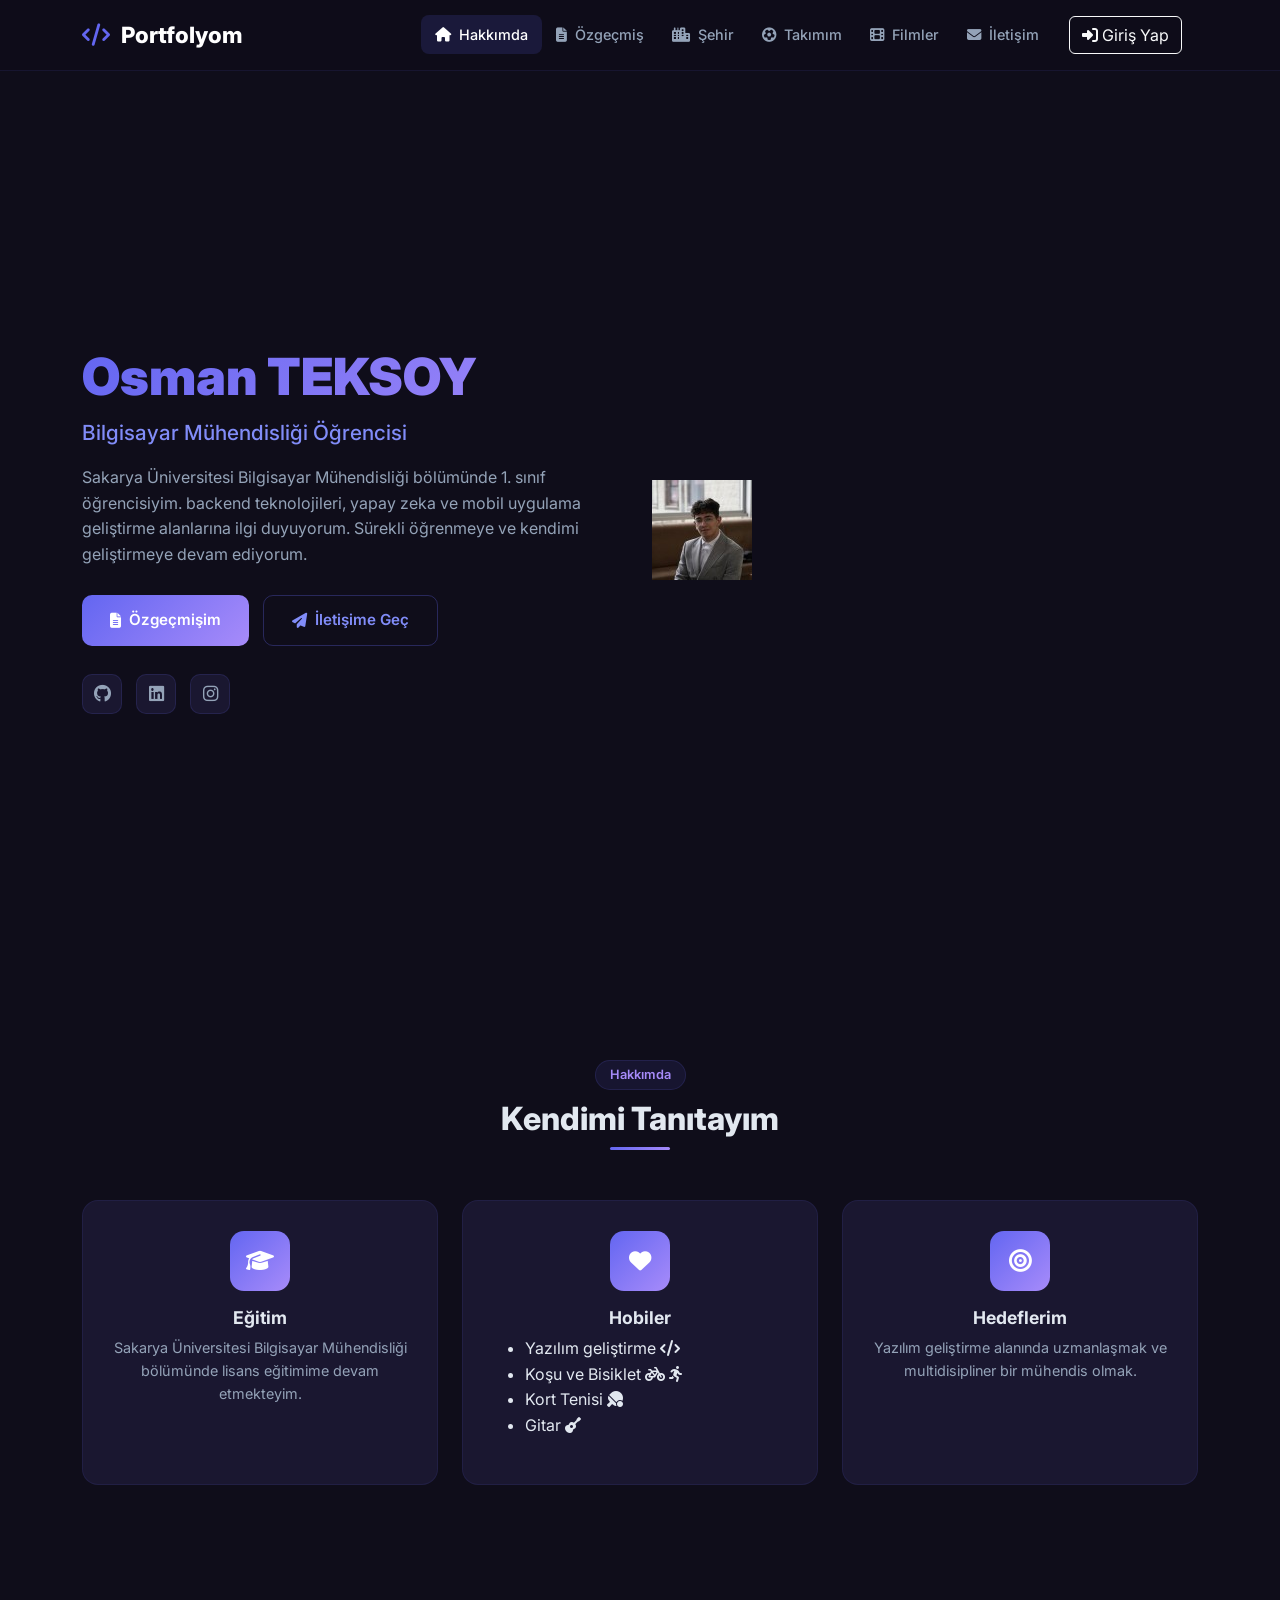
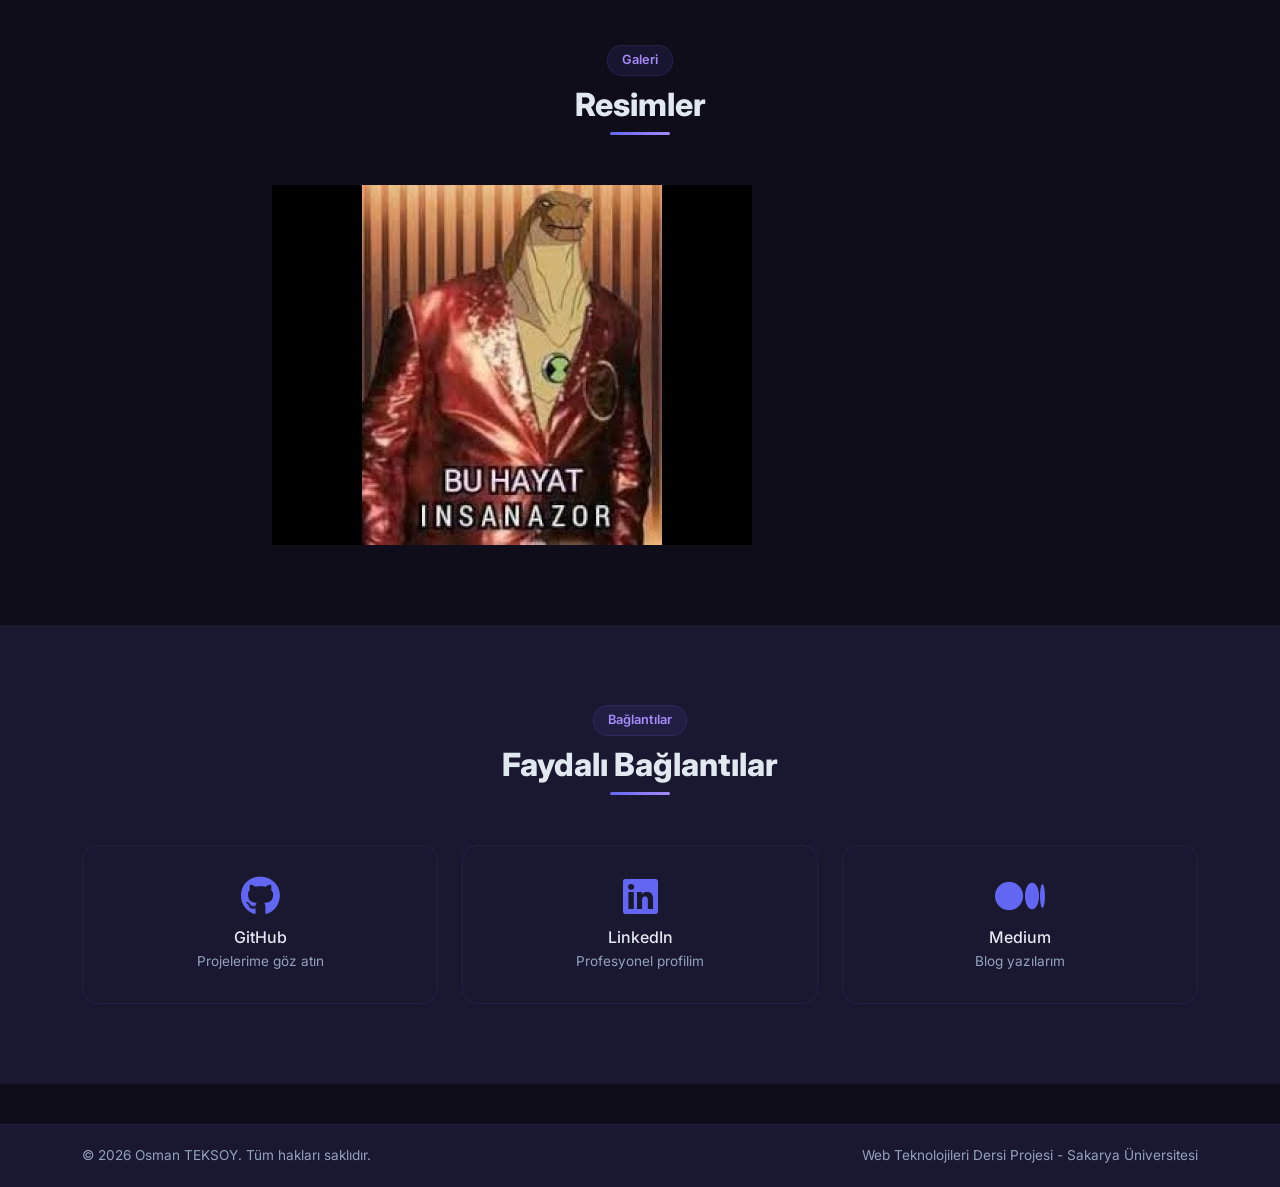
==== index.html @ fc2bb742 "projede isteneniletisim kisimlarinin eksiklikleri giderildi" ====
<!DOCTYPE html>
<html lang="tr">
<head>
    <meta charset="UTF-8">
    <meta name="viewport" content="width=device-width, initial-scale=1.0">
    <title>Osman TEKSOY | Kişisel Portfolyo</title>
    <link href="https://cdn.jsdelivr.net/npm/bootstrap@5.3.3/dist/css/bootstrap.min.css" rel="stylesheet">
    <link href="https://fonts.googleapis.com/css2?family=Inter:wght@300;400;500;600;700;800;900&display=swap" rel="stylesheet">
    <link rel="stylesheet" href="https://cdnjs.cloudflare.com/ajax/libs/font-awesome/6.5.1/css/all.min.css">
    <link rel="stylesheet" href="style.css">
</head>
<body>

    <!-- navbar -->
    <nav class="navbar navbar-expand-lg navbar-dark fixed-top" id="mainNav">
        <div class="container">
            <a class="navbar-brand" href="index.html">
                <i class="fas fa-code"></i> Portfolyom 
            </a>
            <button class="navbar-toggler" type="button" data-bs-toggle="collapse" data-bs-target="#navbarNav">
                <span class="navbar-toggler-icon"></span>
            </button>
            <div class="collapse navbar-collapse" id="navbarNav">
                <ul class="navbar-nav ms-auto">
                    <li class="nav-item"><a class="nav-link active" href="index.html"><i class="fas fa-home"></i> Hakkımda</a></li>
                    <li class="nav-item"><a class="nav-link" href="cv.html"><i class="fas fa-file-alt"></i> Özgeçmiş</a></li>
                    <li class="nav-item"><a class="nav-link" href="sehir.html"><i class="fas fa-city"></i> Şehir</a></li>
                    <li class="nav-item"><a class="nav-link" href="miras.html"><i class="fas fa-futbol"></i> Takımım</a></li>
                    <li class="nav-item"><a class="nav-link" href="api.html"><i class="fas fa-film"></i> Filmler</a></li>
                    <li class="nav-item"><a class="nav-link" href="iletisim.html"><i class="fas fa-envelope"></i> İletişim</a></li>
                </ul>
                <div class="d-flex align-items-center ms-lg-3 mt-3 mt-lg-0">
                    <a href="login.html" class="btn btn-outline-light"><i class="fas fa-sign-in-alt"></i> Giriş Yap</a>
                </div>
                <div class="nav-user-info ms-3" id="navUserInfo"></div>
            </div>
        </div>
    </nav>


    <header class="hero-section" id="hero">
        <div class="hero-particles" id="particles"></div>
        <div class="container">
            <div class="row align-items-center min-vh-100">
                <div class="col-lg-6 hero-text" data-aos="fade-right">
                    
                    <h1 class="hero-title">Osman TEKSOY</h1>
                    <p class="hero-subtitle">Bilgisayar Mühendisliği Öğrencisi</p>
                    <p class="hero-description">
                        Sakarya Üniversitesi Bilgisayar Mühendisliği bölümünde 1. sınıf öğrencisiyim. 
                        backend teknolojileri, yapay zeka ve mobil uygulama geliştirme alanlarına ilgi duyuyorum. 
                        Sürekli öğrenmeye ve kendimi geliştirmeye devam ediyorum.
                    </p>
                    <div class="hero-buttons">
                        <a href="cv.html" class="btn-primary-custom">
                            <i class="fas fa-file-alt"></i> Özgeçmişim
                        </a>
                        <a href="iletisim.html" class="btn-outline-custom">
                            <i class="fas fa-paper-plane"></i> İletişime Geç
                        </a>
                    </div>
                    <div class="hero-social">
                        <a href="https://github.com/ottamina" target="_blank" title="GitHub"><i class="fab fa-github"></i></a>
                        <a href="https://www.linkedin.com/in/osmanteksoy/" target="_blank" title="LinkedIn"><i class="fab fa-linkedin"></i></a>
                        <a href="https://www.instagram.com/ottaminaa/" target="_blank" title="Instagram"><i class="fab fa-instagram"></i></a>
                    </div>
                </div>
                <div class="col-lg-6 hero-image" data-aos="fade-left">
                    <img src="assets/resmim.jpg" alt="fotom" class="img-fluid">
                </div>
        </div>
    </header>

        
    <!-- about -->
    <section class="section-padding" id="about">
        <div class="container">
            <div class="section-header">
                <span class="section-tag">Hakkımda</span>
                <h2 class="section-title">Kendimi Tanıtayım</h2>
                <div class="section-divider"></div>
            </div>

            <div class="row g-4">
                <div class="col-lg-4">
                    <div class="info-card">
                        <div class="info-card-icon">
                            <i class="fas fa-graduation-cap"></i>
                        </div>
                        <h3>Eğitim</h3>
                        <p>Sakarya Üniversitesi Bilgisayar Mühendisliği bölümünde lisans eğitimime devam etmekteyim.</p>
                    </div>
                </div>
                <div class="col-lg-4">
                    <div class="info-card">
                        <div class="info-card-icon">
                            <i class="fas fa-heart"></i>
                        </div>
                        <h3>Hobiler</h3>
                        <ul style="text-align: justify;">
                            <li>Yazılım geliştirme
                                <i class="fas fa-code"></i>
                            </li>
                            <li>Koşu ve Bisiklet
                                <i class="fas fa-bicycle"></i>
                                <i class="fas fa-running"></i>
                            </li>
                            <li>Kort Tenisi
                                <i class="fas fa-table-tennis"></i>
                            </li>
                            <li>Gitar 
                                <i class="fas fa-guitar"></i>
                            </li>
                        </ul>
                    </div>
                </div>
                <div class="col-lg-4">
                    <div class="info-card">
                        <div class="info-card-icon">
                            <i class="fas fa-bullseye"></i>
                        </div>
                        <h3>Hedeflerim</h3>
                        <p>Yazılım geliştirme alanında uzmanlaşmak ve multidisipliner bir mühendis olmak.</p>
                    </div>
                </div>
            </div>
        </div>
    </section>

    <section class="section-padding" id="imageSection">
        <div class="container">
            <div class="section-header">
                <span class="section-tag">Galeri</span>
                <h2 class="section-title">Resimler</h2>
                <div class="section-divider"></div>
            </div>
            <div class="row justify-content-center">
                <div class="col-lg-8">
                    <div>
                    <img src="assets/buhayat insanazor.jpg" alt="fotom" class="img-fluid">
                    </div>
                </div>
            </div>
        </div>
    </section>

    <section class="section-padding section-alt" id="links">
        <div class="container">
            <div class="section-header">
                <span class="section-tag">Bağlantılar</span>
                <h2 class="section-title">Faydalı Bağlantılar</h2>
                <div class="section-divider"></div>
            </div>
            <div class="row g-4 justify-content-center">
                <div class="col-md-4">
                    <a href="https://github.com/ottamina" target="_blank" class="link-card">
                        <i class="fab fa-github"></i>
                        <h4>GitHub</h4>
                        <p>Projelerime göz atın</p>
                    </a>
                </div>
                <div class="col-md-4">
                    <a href="https://linkedin.com/in/ottamina" target="_blank" class="link-card">
                        <i class="fab fa-linkedin"></i>
                        <h4>LinkedIn</h4>
                        <p>Profesyonel profilim</p>
                    </a>
                </div>
                <div class="col-md-4">
                    <a href="https://medium.com/@oteksoy53" target="_blank" class="link-card">
                        <i class="fab fa-medium"></i>
                        <h4>Medium</h4>
                        <p>Blog yazılarım</p>
                    </a>
                </div>
            </div>
        </div>
    </section>

    <!-- Footer -->
    <footer class="site-footer">
        <div class="container">
            <div class="row">
                <div class="col-md-6">
                    <p>&copy; 2026 Osman TEKSOY. Tüm hakları saklıdır.</p>
                </div>
                <div class="col-md-6 text-md-end">
                    <p>Web Teknolojileri Dersi Projesi - Sakarya Üniversitesi</p>
                </div>
            </div>
        </div>
    </footer>

    <script src="https://cdn.jsdelivr.net/npm/bootstrap@5.3.3/dist/js/bootstrap.bundle.min.js"></script>
    <script src="site.js"></script>
    <script>
        document.addEventListener('DOMContentLoaded', function () {
            checkLoginStatus();
            initNavbar();
        });
    </script>
</body>
</html>
---- style.css ----
:root{--primary:#6366f1;--primary-dark:#4f46e5;--secondary:#818cf8;--accent:#a78bfa;--bg-dark:#0f0d1a;--bg-card:#1a1730;--bg-card2:#231f3a;--text:#e2e8f0;--text-muted:#94a3b8;--success:#22c55e;--danger:#ef4444;--warning:#f59e0b;--gradient:linear-gradient(135deg,var(--primary),var(--accent));--radius:16px;--shadow:0 8px 32px rgba(0,0,0,.3)}
*{margin:0;padding:0;box-sizing:border-box}
body{font-family:'Inter',sans-serif;background:var(--bg-dark);color:var(--text);line-height:1.6;overflow-x:hidden}
a{color:var(--secondary);text-decoration:none;transition:.3s}
a:hover{color:var(--accent)}
.navbar{background:rgba(15,13,26,.85)!important;backdrop-filter:blur(20px);border-bottom:1px solid rgba(99,102,241,.1);padding:12px 0;transition:.3s}
.navbar.scrolled{padding:6px 0;background:rgba(15,13,26,.95)!important}
.navbar-brand{font-weight:800;font-size:1.4rem;color:#fff!important}
.navbar-brand i{color:var(--primary);margin-right:6px}
.nav-link{color:var(--text-muted)!important;font-weight:500;padding:8px 14px!important;border-radius:8px;transition:.3s;font-size:.9rem}
.nav-link:hover,.nav-link.active{color:#fff!important;background:rgba(99,102,241,.15)}
.nav-link i{margin-right:4px}
.nav-user-info{color:var(--accent);font-size:.85rem;font-weight:600}

/* LOGIN */
.login-body{background:var(--bg-dark);min-height:100vh}
.login-bg-shapes{position:fixed;inset:0;overflow:hidden;z-index:0}
.shape{position:absolute;border-radius:50%;filter:blur(80px);opacity:.15}
.shape-1{width:400px;height:400px;background:var(--primary);top:-100px;left:-100px;animation:float 8s infinite}
.shape-2{width:350px;height:350px;background:var(--accent);bottom:-50px;right:-50px;animation:float 10s infinite reverse}
.shape-3{width:250px;height:250px;background:#ec4899;top:50%;left:50%;animation:float 12s infinite}
@keyframes float{0%,100%{transform:translate(0,0)}50%{transform:translate(30px,-30px)}}
.login-card{background:var(--bg-card);border:1px solid rgba(99,102,241,.15);border-radius:var(--radius);padding:40px;width:100%;max-width:440px;position:relative;z-index:1;box-shadow:var(--shadow)}
.login-header{text-align:center;margin-bottom:32px}
.login-icon{width:70px;height:70px;background:var(--gradient);border-radius:50%;display:flex;align-items:center;justify-content:center;margin:0 auto 16px;font-size:28px;color:#fff}
.login-header h1{font-size:1.6rem;font-weight:700}
.login-header p{color:var(--text-muted);font-size:.9rem}
.form-floating-custom{margin-bottom:20px}
.input-group-custom{position:relative}
.input-group-custom i{position:absolute;left:14px;top:50%;transform:translateY(-50%);color:var(--text-muted);z-index:2;font-size:.9rem}
.input-group-custom .form-control{background:var(--bg-card2);border:1px solid rgba(99,102,241,.2);color:var(--text);padding:12px 14px 12px 40px;border-radius:10px;font-size:.9rem}
.input-group-custom .form-control:focus{border-color:var(--primary);box-shadow:0 0 0 3px rgba(99,102,241,.15);background:var(--bg-card2)}
.input-group-custom label{position:absolute;top:-8px;left:36px;font-size:.7rem;color:var(--accent);background:var(--bg-card);padding:0 6px}
.password-toggle{position:absolute;right:12px;top:50%;transform:translateY(-50%);background:none;border:none;color:var(--text-muted);cursor:pointer}
.error-message{color:var(--danger);font-size:.8rem;margin-top:4px;min-height:18px}
.btn-login{width:100%;padding:12px;background:var(--gradient);border:none;border-radius:10px;color:#fff;font-weight:600;font-size:1rem;cursor:pointer;transition:.3s}
.btn-login:hover{transform:translateY(-2px);box-shadow:0 6px 20px rgba(99,102,241,.4)}
.login-footer{text-align:center;margin-top:24px;font-size:.8rem;color:var(--text-muted)}
.login-footer code{color:var(--accent);background:rgba(99,102,241,.1);padding:2px 6px;border-radius:4px}
.form-check-input{background-color:var(--bg-card2);border-color:rgba(99,102,241,.3)}
.form-check-input:checked{background-color:var(--primary);border-color:var(--primary)}
.form-check-label{color:var(--text-muted);font-size:.85rem}

/* HERO */
.hero-section{min-height:100vh;display:flex;align-items:center;padding-top:80px;position:relative;overflow:hidden;background:var(--bg-dark)}
.hero-badge{display:inline-block;background:rgba(99,102,241,.12);color:var(--accent);padding:6px 16px;border-radius:20px;font-size:.85rem;margin-bottom:16px;border:1px solid rgba(99,102,241,.2)}
.hero-title{font-size:3.2rem;font-weight:900;background:var(--gradient);-webkit-background-clip:text;-webkit-text-fill-color:transparent;margin-bottom:8px}
.hero-subtitle{font-size:1.3rem;color:var(--secondary);margin-bottom:16px;font-weight:500}
.hero-description{color:var(--text-muted);font-size:1rem;max-width:500px;margin-bottom:28px}
.hero-buttons{display:flex;gap:14px;margin-bottom:28px;flex-wrap:wrap}
.btn-primary-custom{display:inline-flex;align-items:center;gap:8px;padding:12px 28px;background:var(--gradient);color:#fff;border:none;border-radius:10px;font-weight:600;cursor:pointer;transition:.3s;font-size:.95rem}
.btn-primary-custom:hover{transform:translateY(-2px);box-shadow:0 6px 20px rgba(99,102,241,.4);color:#fff}
.btn-outline-custom{display:inline-flex;align-items:center;gap:8px;padding:12px 28px;background:transparent;color:var(--secondary);border:1px solid rgba(99,102,241,.3);border-radius:10px;font-weight:600;cursor:pointer;transition:.3s;font-size:.95rem}
.btn-outline-custom:hover{background:rgba(99,102,241,.1);color:#fff;border-color:var(--primary)}
.hero-social{display:flex;gap:14px}
.hero-social a{width:40px;height:40px;display:flex;align-items:center;justify-content:center;border-radius:10px;background:var(--bg-card);border:1px solid rgba(99,102,241,.15);color:var(--text-muted);font-size:1.1rem;transition:.3s}
.hero-social a:hover{background:var(--primary);color:#fff;transform:translateY(-3px)}
.hero-image-wrapper{position:relative;display:flex;justify-content:center}
.hero-image-placeholder{width:280px;height:280px;border-radius:50%;background:var(--gradient);display:flex;align-items:center;justify-content:center;font-size:7rem;color:rgba(255,255,255,.2)}
.hero-image-ring{position:absolute;inset:-15px;border-radius:50%;border:2px dashed rgba(99,102,241,.3);animation:spin 20s linear infinite}
@keyframes spin{to{transform:rotate(360deg)}}

/* SECTIONS */
.section-padding{padding:80px 0}
.section-alt{background:var(--bg-card)}
.section-header{text-align:center;margin-bottom:50px}
.section-tag{display:inline-block;background:rgba(99,102,241,.1);color:var(--accent);padding:4px 14px;border-radius:15px;font-size:.8rem;font-weight:600;margin-bottom:10px;border:1px solid rgba(99,102,241,.15)}
.section-title{font-size:2rem;font-weight:800;margin-bottom:8px}
.section-divider{width:60px;height:3px;background:var(--gradient);margin:0 auto;border-radius:2px}

/* PAGE HEADERS */
.page-header{padding:140px 0 60px;text-align:center;background:linear-gradient(180deg,rgba(99,102,241,.08),transparent)}
.page-header h1{font-size:2.4rem;font-weight:800;margin-bottom:8px}
.page-header h1 i{color:var(--primary)}
.page-header p{color:var(--text-muted);font-size:1.1rem}

/* CARDS */
.info-card,.activity-card,.fan-card{background:var(--bg-card);border:1px solid rgba(99,102,241,.1);border-radius:var(--radius);padding:30px;text-align:center;transition:.3s;height:100%}
.info-card:hover,.activity-card:hover,.fan-card:hover{transform:translateY(-6px);border-color:var(--primary);box-shadow:0 12px 30px rgba(99,102,241,.15)}
.info-card-icon,.activity-icon,.fan-icon{width:60px;height:60px;background:var(--gradient);border-radius:14px;display:flex;align-items:center;justify-content:center;margin:0 auto 16px;font-size:1.4rem;color:#fff}
.info-card h3,.activity-card h4,.fan-card h4{font-size:1.1rem;font-weight:700;margin-bottom:8px}
.info-card p,.activity-card p,.fan-card p{color:var(--text-muted);font-size:.9rem;margin:0}
.link-card{display:block;background:var(--bg-card);border:1px solid rgba(99,102,241,.1);border-radius:var(--radius);padding:30px;text-align:center;transition:.3s;color:var(--text)}
.link-card:hover{transform:translateY(-5px);border-color:var(--primary);color:#fff}
.link-card i{font-size:2.5rem;color:var(--primary);margin-bottom:12px}
.link-card h4{font-size:1rem;margin-bottom:4px}
.link-card p{color:var(--text-muted);font-size:.85rem;margin:0}
.video-wrapper{border-radius:var(--radius);overflow:hidden;box-shadow:var(--shadow);border:1px solid rgba(99,102,241,.15)}

/* CV PAGE */
.cv-wrapper{max-width:900px;margin:0 auto}
.cv-header{background:var(--bg-card);border:1px solid rgba(99,102,241,.1);border-radius:var(--radius);padding:30px;margin-bottom:30px}
.cv-avatar{width:100px;height:100px;border-radius:50%;background:var(--gradient);display:flex;align-items:center;justify-content:center;font-size:2.5rem;color:#fff;margin:0 auto}
.cv-name{font-size:1.8rem;font-weight:800}
.cv-title{color:var(--accent);font-size:1rem;margin-bottom:10px}
.cv-contact-row{display:flex;gap:20px;flex-wrap:wrap;font-size:.85rem;color:var(--text-muted)}
.cv-contact-row i{color:var(--primary);margin-right:4px}
.cv-section{background:var(--bg-card);border:1px solid rgba(99,102,241,.1);border-radius:var(--radius);padding:24px;margin-bottom:20px}
.cv-section-title{font-size:1.2rem;font-weight:700;margin-bottom:20px;padding-bottom:10px;border-bottom:1px solid rgba(99,102,241,.1)}
.cv-section-title i{color:var(--primary);margin-right:8px}
.cv-item{padding:16px 0;border-bottom:1px solid rgba(99,102,241,.05)}
.cv-item:last-child{border:none}
.cv-item-header{display:flex;justify-content:space-between;align-items:center;flex-wrap:wrap;gap:8px}
.cv-item h3{font-size:1rem;font-weight:700}
.cv-date{color:var(--accent);font-size:.8rem;font-weight:500}
.cv-item-subtitle{color:var(--text-muted);font-size:.9rem}
.cv-item ul{margin-top:8px;padding-left:20px}
.cv-item li{color:var(--text-muted);font-size:.85rem;margin-bottom:4px}
.skill-item{margin-bottom:16px}
.skill-info{display:flex;justify-content:space-between;font-size:.85rem;margin-bottom:4px}
.skill-bar{height:8px;background:var(--bg-card2);border-radius:4px;overflow:hidden}
.skill-progress{height:100%;background:var(--gradient);border-radius:4px;width:0;transition:width 1.5s ease}
.language-card{background:var(--bg-card2);border-radius:12px;padding:16px;text-align:center}
.language-card h4{font-size:.95rem;margin-bottom:2px}
.language-card p{color:var(--text-muted);font-size:.8rem;margin-bottom:8px}
.language-dots{display:flex;gap:6px;justify-content:center}
.dot{width:10px;height:10px;border-radius:50%;background:rgba(99,102,241,.2)}
.dot.filled{background:var(--primary)}

/* CITY PAGE */
.city-info-text h2{font-size:1.6rem;font-weight:700;margin-bottom:14px}
.city-info-text p{color:var(--text-muted);font-size:.95rem}
.stat-card{background:var(--bg-card);border:1px solid rgba(99,102,241,.1);border-radius:var(--radius);padding:20px;text-align:center;transition:.3s}
.stat-card:hover{border-color:var(--primary);transform:translateY(-4px)}
.stat-card i{font-size:1.8rem;color:var(--primary);margin-bottom:8px}
.stat-card h3{font-size:1.3rem;font-weight:800;color:var(--accent)}
.stat-card p{color:var(--text-muted);font-size:.8rem;margin:0}
.place-card{background:var(--bg-card);border:1px solid rgba(99,102,241,.1);border-radius:var(--radius);padding:24px;text-align:center;transition:.3s;height:100%}
.place-card:hover{transform:translateY(-5px);border-color:var(--primary)}
.place-icon{width:60px;height:60px;border-radius:14px;display:flex;align-items:center;justify-content:center;margin:0 auto 14px;font-size:1.4rem;color:#fff}
.place-card h4{font-size:1rem;font-weight:700;margin-bottom:8px}
.place-card p{color:var(--text-muted);font-size:.85rem;margin:0}

/* SLIDER */
.city-slider{max-width:800px;margin:0 auto}
.slider-container{border-radius:var(--radius);overflow:hidden;position:relative}
.slider-slide{display:none}
.slider-slide.active{display:block;animation:fadeSlide .5s}
@keyframes fadeSlide{from{opacity:0;transform:scale(.98)}to{opacity:1;transform:scale(1)}}
.slide-content{min-height:400px;display:flex;align-items:center;justify-content:center}
.slide-overlay{text-align:center;color:#fff;padding:40px}
.slide-overlay h3{font-size:1.6rem;font-weight:700}
.slide-overlay p{max-width:500px;margin:0 auto;opacity:.9}
.slider-controls{display:flex;align-items:center;justify-content:center;gap:16px;margin-top:20px}
.slider-btn{width:44px;height:44px;border-radius:50%;background:var(--bg-card);border:1px solid rgba(99,102,241,.2);color:var(--text);cursor:pointer;display:flex;align-items:center;justify-content:center;transition:.3s}
.slider-btn:hover{background:var(--primary);color:#fff}
.slider-dots{display:flex;gap:8px}
.slider-dot{width:10px;height:10px;border-radius:50%;background:rgba(99,102,241,.2);cursor:pointer;transition:.3s}
.slider-dot.active{background:var(--primary);transform:scale(1.3)}

/* TEAM PAGE */
.team-badge{text-align:center}
.team-badge-inner{background:var(--bg-card);border:2px solid rgba(45,106,48,.3);border-radius:var(--radius);padding:40px;display:inline-block}
.team-badge-inner i{color:#2d6a30}
.team-badge-inner h2{color:#2d6a30;margin-bottom:4px}
.team-founded{color:var(--text-muted);font-size:.9rem}
.team-info h2{font-size:1.5rem;font-weight:700;margin-bottom:14px}
.team-info p{color:var(--text-muted);font-size:.95rem}
.team-details{margin-top:20px}
.detail-item{display:flex;justify-content:space-between;padding:10px 0;border-bottom:1px solid rgba(99,102,241,.06);font-size:.9rem}
.detail-label{color:var(--text-muted);font-weight:500}
.detail-value{font-weight:600}
.color-dot{display:inline-block;width:14px;height:14px;border-radius:50%;margin-right:4px;vertical-align:middle}
.timeline{position:relative;padding-left:30px;max-width:700px;margin:0 auto}
.timeline::before{content:'';position:absolute;left:7px;top:0;bottom:0;width:2px;background:rgba(99,102,241,.2)}
.timeline-item{position:relative;margin-bottom:30px;padding-left:20px}
.timeline-dot{position:absolute;left:-26px;top:4px;width:14px;height:14px;border-radius:50%;background:var(--gradient);border:2px solid var(--bg-card)}
.timeline-content{background:var(--bg-card2);border-radius:12px;padding:16px 20px}
.timeline-content h4{font-size:1rem;font-weight:700;margin-bottom:4px;color:var(--accent)}
.timeline-content p{color:var(--text-muted);font-size:.9rem;margin:0}

/* API PAGE */
.api-search-bar{background:var(--bg-card);border:1px solid rgba(99,102,241,.1);border-radius:var(--radius);padding:20px;margin-bottom:30px}
.search-input-wrapper{position:relative}
.search-input-wrapper i{position:absolute;left:14px;top:50%;transform:translateY(-50%);color:var(--text-muted)}
.search-input-wrapper .form-control{padding-left:40px}
.form-control,.form-select{background:var(--bg-card2)!important;border:1px solid rgba(99,102,241,.15);color:var(--text)!important;border-radius:10px}
.form-control:focus,.form-select:focus{border-color:var(--primary);box-shadow:0 0 0 3px rgba(99,102,241,.1)}
.movie-card{background:var(--bg-card);border:1px solid rgba(99,102,241,.1);border-radius:var(--radius);overflow:hidden;transition:.3s;cursor:pointer;height:100%}
.movie-card:hover{transform:translateY(-6px);border-color:var(--primary);box-shadow:0 12px 30px rgba(99,102,241,.2)}
.movie-poster{width:100%;height:320px;object-fit:cover;background:var(--bg-card2)}
.movie-info{padding:16px}
.movie-title{font-size:.95rem;font-weight:700;margin-bottom:6px;display:-webkit-box;-webkit-line-clamp:2;-webkit-box-orient:vertical;overflow:hidden}
.movie-meta{display:flex;justify-content:space-between;align-items:center;font-size:.8rem;color:var(--text-muted)}
.movie-rating{color:var(--warning);font-weight:700}
.movie-rating i{margin-right:3px}
.loading-spinner{text-align:center;padding:60px}
.spinner{width:40px;height:40px;border:3px solid rgba(99,102,241,.2);border-top-color:var(--primary);border-radius:50%;animation:spin .8s linear infinite;margin:0 auto 12px}
.movie-modal-content{background:var(--bg-card)!important;border:1px solid rgba(99,102,241,.15);border-radius:var(--radius);color:var(--text)}
.modal-backdrop{backdrop-filter:blur(6px)}

/* CONTACT PAGE */
.contact-info-wrapper{background:var(--bg-card);border:1px solid rgba(99,102,241,.1);border-radius:var(--radius);padding:30px;height:100%}
.contact-info-wrapper h3{font-size:1.3rem;font-weight:700;margin-bottom:12px}
.contact-info-item{display:flex;gap:14px;align-items:flex-start;margin-bottom:20px}
.contact-icon{width:44px;height:44px;min-width:44px;background:var(--gradient);border-radius:12px;display:flex;align-items:center;justify-content:center;color:#fff}
.contact-info-item h5{font-size:.9rem;font-weight:600;margin-bottom:2px}
.contact-info-item p{color:var(--text-muted);font-size:.85rem;margin:0}
.contact-social{display:flex;gap:10px;margin-top:24px}
.contact-social a{width:38px;height:38px;display:flex;align-items:center;justify-content:center;border-radius:10px;background:var(--bg-card2);color:var(--text-muted);transition:.3s}
.contact-social a:hover{background:var(--primary);color:#fff}
.contact-form-wrapper{background:var(--bg-card);border:1px solid rgba(99,102,241,.1);border-radius:var(--radius);padding:30px}
.contact-form-wrapper h3{font-size:1.3rem;font-weight:700;margin-bottom:4px}
.form-group{margin-bottom:4px}
.form-label{font-size:.85rem;font-weight:600;margin-bottom:4px;color:var(--text)}
.char-counter{text-align:right;font-size:.75rem;color:var(--text-muted)}
.form-buttons{display:flex;gap:12px;flex-wrap:wrap}
.btn-reset{padding:12px 28px;background:transparent;border:1px solid rgba(239,68,68,.3);color:var(--danger);border-radius:10px;font-weight:600;cursor:pointer;transition:.3s}
.btn-reset:hover{background:rgba(239,68,68,.1)}
.form-range{accent-color:var(--primary)}
.validation-result{margin-top:20px;padding:20px;border-radius:12px;border:1px solid rgba(99,102,241,.15);background:var(--bg-card2)}
.validation-result.success{border-color:rgba(34,197,94,.3);background:rgba(34,197,94,.05)}
.validation-result.error{border-color:rgba(239,68,68,.3);background:rgba(239,68,68,.05)}
.validation-result h4{font-size:1rem;margin-bottom:10px}
.validation-result ul{padding-left:20px}
.validation-result li{font-size:.85rem;margin-bottom:4px}
.php-response{margin-top:16px;background:var(--bg-card);border-radius:12px;padding:16px}
.php-response table{width:100%;font-size:.85rem}
.php-response td{padding:6px 10px;border-bottom:1px solid rgba(99,102,241,.06)}
.php-response td:first-child{font-weight:600;color:var(--accent);width:35%}

/* FOOTER */
.site-footer{background:var(--bg-card);border-top:1px solid rgba(99,102,241,.1);padding:20px 0;margin-top:40px}
.site-footer p{margin:0;font-size:.85rem;color:var(--text-muted)}

/* RESPONSIVE */
@media(max-width:768px){
.hero-title{font-size:2.2rem}
.hero-image-placeholder{width:200px;height:200px;font-size:5rem}
.section-title{font-size:1.5rem}
.page-header h1{font-size:1.8rem}
.cv-contact-row{flex-direction:column;gap:6px}
.cv-item-header{flex-direction:column}
.form-buttons{flex-direction:column}
.btn-primary-custom,.btn-outline-custom,.btn-reset{width:100%;justify-content:center}
}
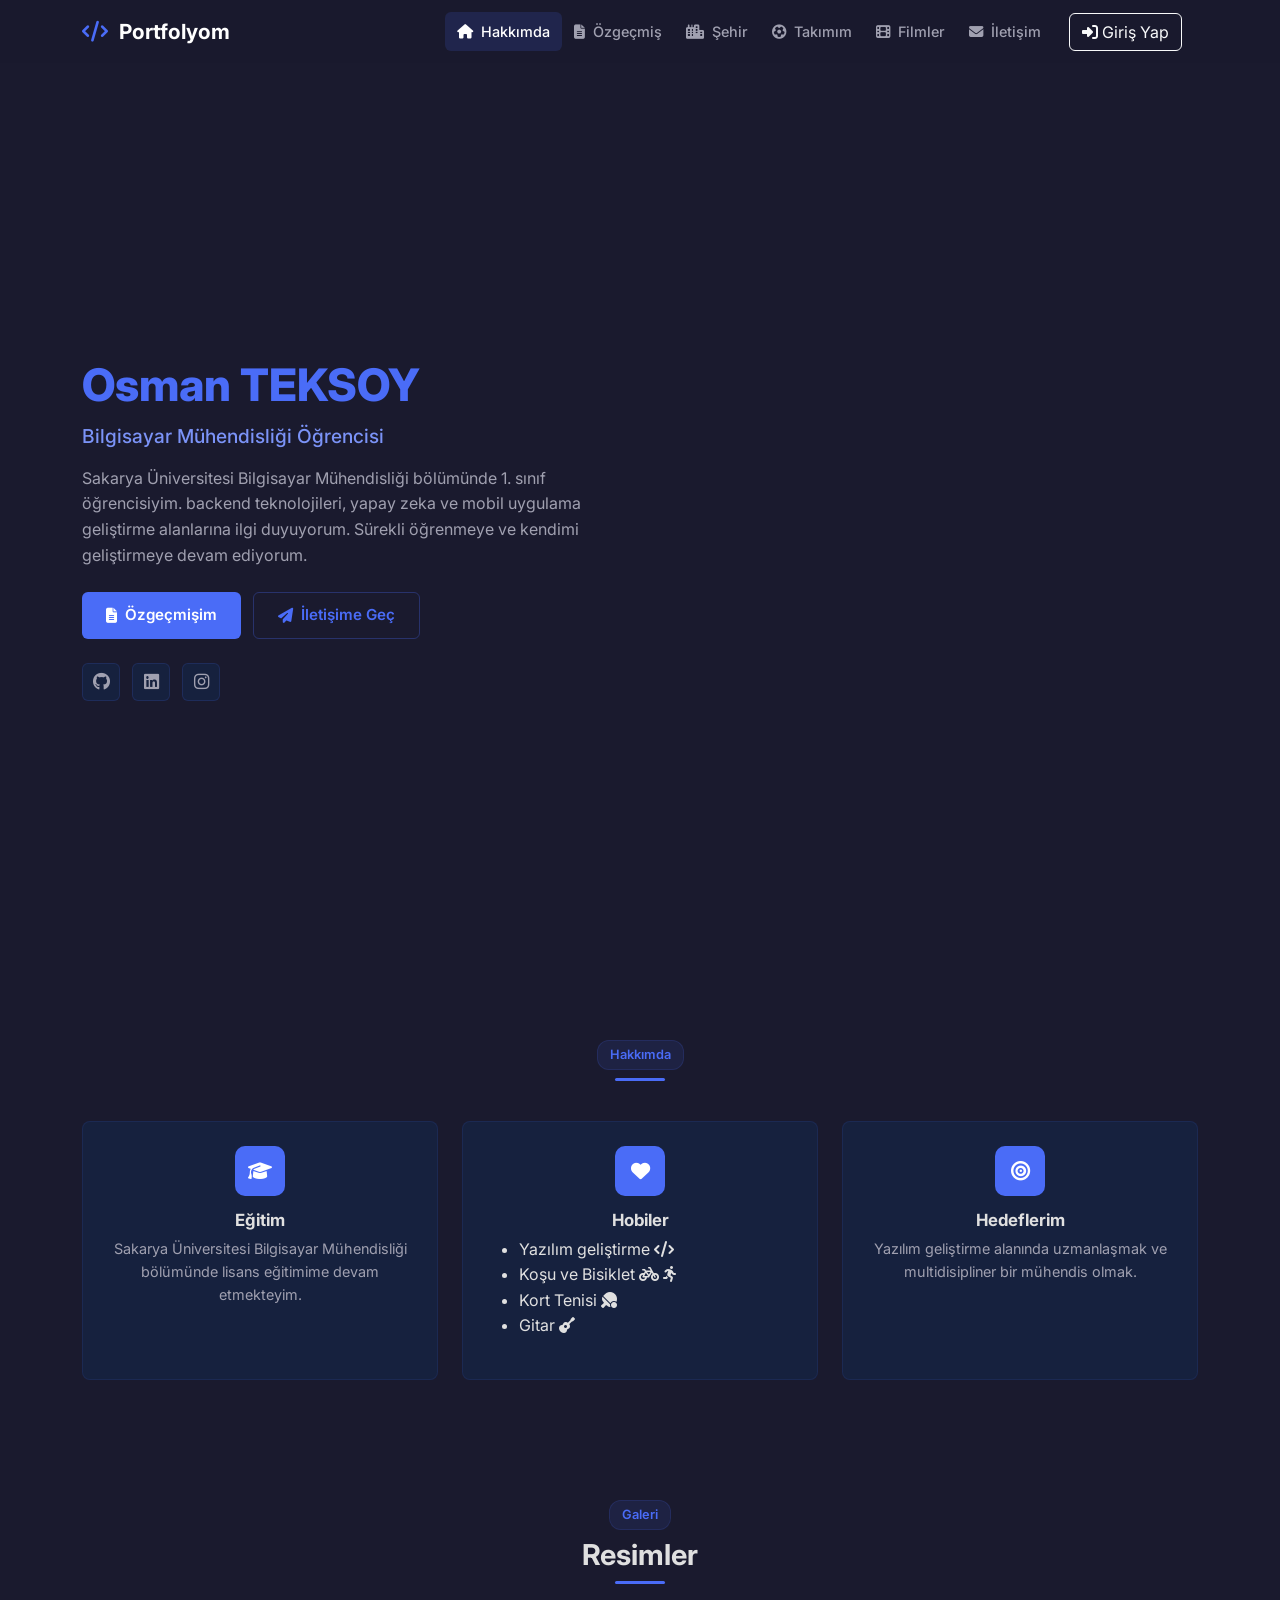
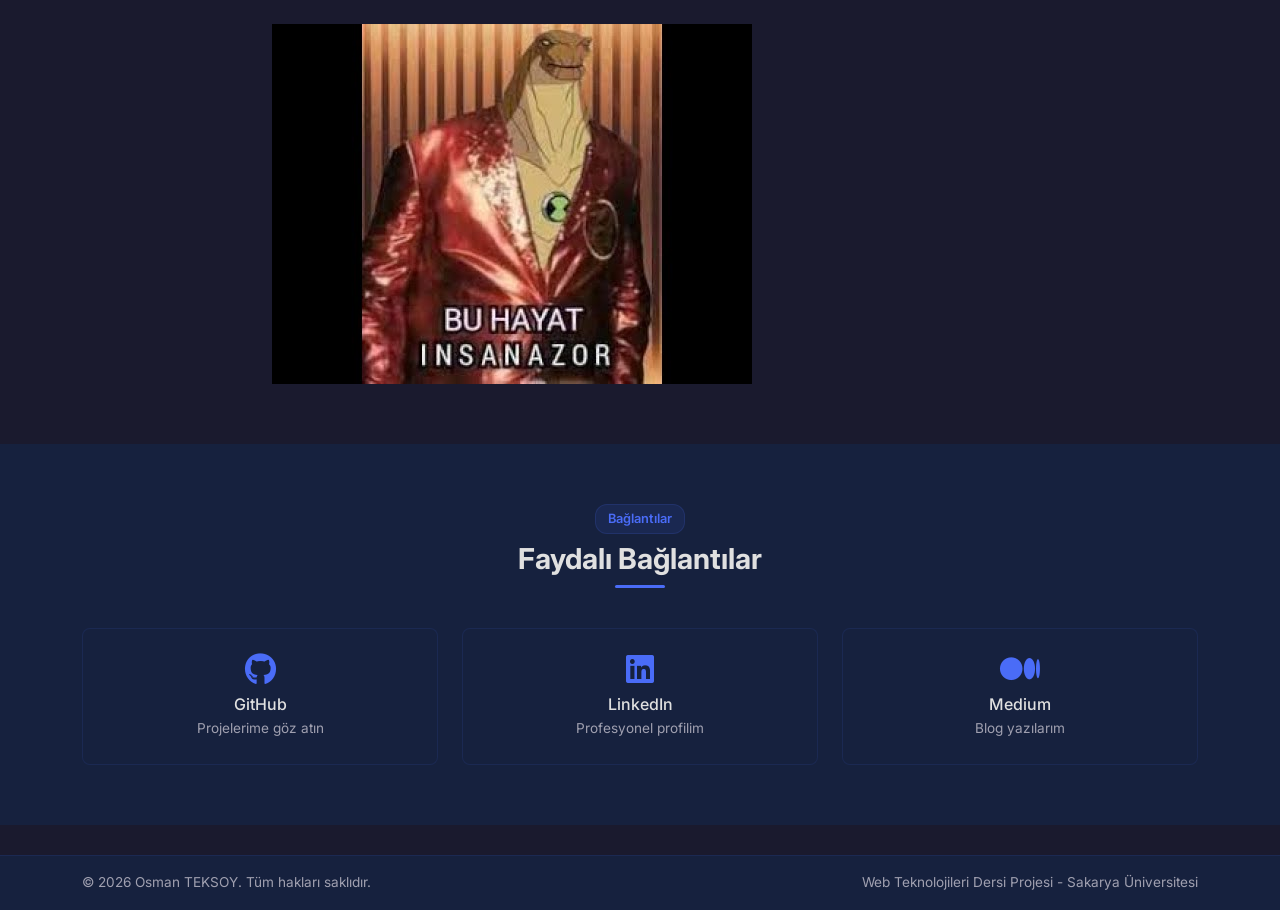
==== commit b55488df: "genel duzeltmeler ve cssde basitlestirme yaptirdim" ====
--- a/index.html
+++ b/index.html
@@ -65,9 +65,7 @@
                         <a href="https://www.instagram.com/ottaminaa/" target="_blank" title="Instagram"><i class="fab fa-instagram"></i></a>
                     </div>
                 </div>
-                <div class="col-lg-6 hero-image" data-aos="fade-left">
-                    <img src="assets/resmim.jpg" alt="fotom" class="img-fluid">
-                </div>
+                
         </div>
     </header>
 
@@ -77,7 +75,7 @@
         <div class="container">
             <div class="section-header">
                 <span class="section-tag">Hakkımda</span>
-                <h2 class="section-title">Kendimi Tanıtayım</h2>
+
                 <div class="section-divider"></div>
             </div>
 
--- a/style.css
+++ b/style.css
@@ -1,236 +1,371 @@
-:root{--primary:#6366f1;--primary-dark:#4f46e5;--secondary:#818cf8;--accent:#a78bfa;--bg-dark:#0f0d1a;--bg-card:#1a1730;--bg-card2:#231f3a;--text:#e2e8f0;--text-muted:#94a3b8;--success:#22c55e;--danger:#ef4444;--warning:#f59e0b;--gradient:linear-gradient(135deg,var(--primary),var(--accent));--radius:16px;--shadow:0 8px 32px rgba(0,0,0,.3)}
-*{margin:0;padding:0;box-sizing:border-box}
-body{font-family:'Inter',sans-serif;background:var(--bg-dark);color:var(--text);line-height:1.6;overflow-x:hidden}
-a{color:var(--secondary);text-decoration:none;transition:.3s}
-a:hover{color:var(--accent)}
-.navbar{background:rgba(15,13,26,.85)!important;backdrop-filter:blur(20px);border-bottom:1px solid rgba(99,102,241,.1);padding:12px 0;transition:.3s}
-.navbar.scrolled{padding:6px 0;background:rgba(15,13,26,.95)!important}
-.navbar-brand{font-weight:800;font-size:1.4rem;color:#fff!important}
-.navbar-brand i{color:var(--primary);margin-right:6px}
-.nav-link{color:var(--text-muted)!important;font-weight:500;padding:8px 14px!important;border-radius:8px;transition:.3s;font-size:.9rem}
-.nav-link:hover,.nav-link.active{color:#fff!important;background:rgba(99,102,241,.15)}
-.nav-link i{margin-right:4px}
-.nav-user-info{color:var(--accent);font-size:.85rem;font-weight:600}
-
-/* LOGIN */
-.login-body{background:var(--bg-dark);min-height:100vh}
-.login-bg-shapes{position:fixed;inset:0;overflow:hidden;z-index:0}
-.shape{position:absolute;border-radius:50%;filter:blur(80px);opacity:.15}
-.shape-1{width:400px;height:400px;background:var(--primary);top:-100px;left:-100px;animation:float 8s infinite}
-.shape-2{width:350px;height:350px;background:var(--accent);bottom:-50px;right:-50px;animation:float 10s infinite reverse}
-.shape-3{width:250px;height:250px;background:#ec4899;top:50%;left:50%;animation:float 12s infinite}
-@keyframes float{0%,100%{transform:translate(0,0)}50%{transform:translate(30px,-30px)}}
-.login-card{background:var(--bg-card);border:1px solid rgba(99,102,241,.15);border-radius:var(--radius);padding:40px;width:100%;max-width:440px;position:relative;z-index:1;box-shadow:var(--shadow)}
-.login-header{text-align:center;margin-bottom:32px}
-.login-icon{width:70px;height:70px;background:var(--gradient);border-radius:50%;display:flex;align-items:center;justify-content:center;margin:0 auto 16px;font-size:28px;color:#fff}
-.login-header h1{font-size:1.6rem;font-weight:700}
-.login-header p{color:var(--text-muted);font-size:.9rem}
-.form-floating-custom{margin-bottom:20px}
-.input-group-custom{position:relative}
-.input-group-custom i{position:absolute;left:14px;top:50%;transform:translateY(-50%);color:var(--text-muted);z-index:2;font-size:.9rem}
-.input-group-custom .form-control{background:var(--bg-card2);border:1px solid rgba(99,102,241,.2);color:var(--text);padding:12px 14px 12px 40px;border-radius:10px;font-size:.9rem}
-.input-group-custom .form-control:focus{border-color:var(--primary);box-shadow:0 0 0 3px rgba(99,102,241,.15);background:var(--bg-card2)}
-.input-group-custom label{position:absolute;top:-8px;left:36px;font-size:.7rem;color:var(--accent);background:var(--bg-card);padding:0 6px}
-.password-toggle{position:absolute;right:12px;top:50%;transform:translateY(-50%);background:none;border:none;color:var(--text-muted);cursor:pointer}
-.error-message{color:var(--danger);font-size:.8rem;margin-top:4px;min-height:18px}
-.btn-login{width:100%;padding:12px;background:var(--gradient);border:none;border-radius:10px;color:#fff;font-weight:600;font-size:1rem;cursor:pointer;transition:.3s}
-.btn-login:hover{transform:translateY(-2px);box-shadow:0 6px 20px rgba(99,102,241,.4)}
-.login-footer{text-align:center;margin-top:24px;font-size:.8rem;color:var(--text-muted)}
-.login-footer code{color:var(--accent);background:rgba(99,102,241,.1);padding:2px 6px;border-radius:4px}
-.form-check-input{background-color:var(--bg-card2);border-color:rgba(99,102,241,.3)}
-.form-check-input:checked{background-color:var(--primary);border-color:var(--primary)}
-.form-check-label{color:var(--text-muted);font-size:.85rem}
-
-/* HERO */
-.hero-section{min-height:100vh;display:flex;align-items:center;padding-top:80px;position:relative;overflow:hidden;background:var(--bg-dark)}
-.hero-badge{display:inline-block;background:rgba(99,102,241,.12);color:var(--accent);padding:6px 16px;border-radius:20px;font-size:.85rem;margin-bottom:16px;border:1px solid rgba(99,102,241,.2)}
-.hero-title{font-size:3.2rem;font-weight:900;background:var(--gradient);-webkit-background-clip:text;-webkit-text-fill-color:transparent;margin-bottom:8px}
-.hero-subtitle{font-size:1.3rem;color:var(--secondary);margin-bottom:16px;font-weight:500}
-.hero-description{color:var(--text-muted);font-size:1rem;max-width:500px;margin-bottom:28px}
-.hero-buttons{display:flex;gap:14px;margin-bottom:28px;flex-wrap:wrap}
-.btn-primary-custom{display:inline-flex;align-items:center;gap:8px;padding:12px 28px;background:var(--gradient);color:#fff;border:none;border-radius:10px;font-weight:600;cursor:pointer;transition:.3s;font-size:.95rem}
-.btn-primary-custom:hover{transform:translateY(-2px);box-shadow:0 6px 20px rgba(99,102,241,.4);color:#fff}
-.btn-outline-custom{display:inline-flex;align-items:center;gap:8px;padding:12px 28px;background:transparent;color:var(--secondary);border:1px solid rgba(99,102,241,.3);border-radius:10px;font-weight:600;cursor:pointer;transition:.3s;font-size:.95rem}
-.btn-outline-custom:hover{background:rgba(99,102,241,.1);color:#fff;border-color:var(--primary)}
-.hero-social{display:flex;gap:14px}
-.hero-social a{width:40px;height:40px;display:flex;align-items:center;justify-content:center;border-radius:10px;background:var(--bg-card);border:1px solid rgba(99,102,241,.15);color:var(--text-muted);font-size:1.1rem;transition:.3s}
-.hero-social a:hover{background:var(--primary);color:#fff;transform:translateY(-3px)}
-.hero-image-wrapper{position:relative;display:flex;justify-content:center}
-.hero-image-placeholder{width:280px;height:280px;border-radius:50%;background:var(--gradient);display:flex;align-items:center;justify-content:center;font-size:7rem;color:rgba(255,255,255,.2)}
-.hero-image-ring{position:absolute;inset:-15px;border-radius:50%;border:2px dashed rgba(99,102,241,.3);animation:spin 20s linear infinite}
-@keyframes spin{to{transform:rotate(360deg)}}
-
-/* SECTIONS */
-.section-padding{padding:80px 0}
-.section-alt{background:var(--bg-card)}
-.section-header{text-align:center;margin-bottom:50px}
-.section-tag{display:inline-block;background:rgba(99,102,241,.1);color:var(--accent);padding:4px 14px;border-radius:15px;font-size:.8rem;font-weight:600;margin-bottom:10px;border:1px solid rgba(99,102,241,.15)}
-.section-title{font-size:2rem;font-weight:800;margin-bottom:8px}
-.section-divider{width:60px;height:3px;background:var(--gradient);margin:0 auto;border-radius:2px}
-
-/* PAGE HEADERS */
-.page-header{padding:140px 0 60px;text-align:center;background:linear-gradient(180deg,rgba(99,102,241,.08),transparent)}
-.page-header h1{font-size:2.4rem;font-weight:800;margin-bottom:8px}
-.page-header h1 i{color:var(--primary)}
-.page-header p{color:var(--text-muted);font-size:1.1rem}
-
-/* CARDS */
-.info-card,.activity-card,.fan-card{background:var(--bg-card);border:1px solid rgba(99,102,241,.1);border-radius:var(--radius);padding:30px;text-align:center;transition:.3s;height:100%}
-.info-card:hover,.activity-card:hover,.fan-card:hover{transform:translateY(-6px);border-color:var(--primary);box-shadow:0 12px 30px rgba(99,102,241,.15)}
-.info-card-icon,.activity-icon,.fan-icon{width:60px;height:60px;background:var(--gradient);border-radius:14px;display:flex;align-items:center;justify-content:center;margin:0 auto 16px;font-size:1.4rem;color:#fff}
-.info-card h3,.activity-card h4,.fan-card h4{font-size:1.1rem;font-weight:700;margin-bottom:8px}
-.info-card p,.activity-card p,.fan-card p{color:var(--text-muted);font-size:.9rem;margin:0}
-.link-card{display:block;background:var(--bg-card);border:1px solid rgba(99,102,241,.1);border-radius:var(--radius);padding:30px;text-align:center;transition:.3s;color:var(--text)}
-.link-card:hover{transform:translateY(-5px);border-color:var(--primary);color:#fff}
-.link-card i{font-size:2.5rem;color:var(--primary);margin-bottom:12px}
-.link-card h4{font-size:1rem;margin-bottom:4px}
-.link-card p{color:var(--text-muted);font-size:.85rem;margin:0}
-.video-wrapper{border-radius:var(--radius);overflow:hidden;box-shadow:var(--shadow);border:1px solid rgba(99,102,241,.15)}
-
-/* CV PAGE */
-.cv-wrapper{max-width:900px;margin:0 auto}
-.cv-header{background:var(--bg-card);border:1px solid rgba(99,102,241,.1);border-radius:var(--radius);padding:30px;margin-bottom:30px}
-.cv-avatar{width:100px;height:100px;border-radius:50%;background:var(--gradient);display:flex;align-items:center;justify-content:center;font-size:2.5rem;color:#fff;margin:0 auto}
-.cv-name{font-size:1.8rem;font-weight:800}
-.cv-title{color:var(--accent);font-size:1rem;margin-bottom:10px}
-.cv-contact-row{display:flex;gap:20px;flex-wrap:wrap;font-size:.85rem;color:var(--text-muted)}
-.cv-contact-row i{color:var(--primary);margin-right:4px}
-.cv-section{background:var(--bg-card);border:1px solid rgba(99,102,241,.1);border-radius:var(--radius);padding:24px;margin-bottom:20px}
-.cv-section-title{font-size:1.2rem;font-weight:700;margin-bottom:20px;padding-bottom:10px;border-bottom:1px solid rgba(99,102,241,.1)}
-.cv-section-title i{color:var(--primary);margin-right:8px}
-.cv-item{padding:16px 0;border-bottom:1px solid rgba(99,102,241,.05)}
-.cv-item:last-child{border:none}
-.cv-item-header{display:flex;justify-content:space-between;align-items:center;flex-wrap:wrap;gap:8px}
-.cv-item h3{font-size:1rem;font-weight:700}
-.cv-date{color:var(--accent);font-size:.8rem;font-weight:500}
-.cv-item-subtitle{color:var(--text-muted);font-size:.9rem}
-.cv-item ul{margin-top:8px;padding-left:20px}
-.cv-item li{color:var(--text-muted);font-size:.85rem;margin-bottom:4px}
-.skill-item{margin-bottom:16px}
-.skill-info{display:flex;justify-content:space-between;font-size:.85rem;margin-bottom:4px}
-.skill-bar{height:8px;background:var(--bg-card2);border-radius:4px;overflow:hidden}
-.skill-progress{height:100%;background:var(--gradient);border-radius:4px;width:0;transition:width 1.5s ease}
-.language-card{background:var(--bg-card2);border-radius:12px;padding:16px;text-align:center}
-.language-card h4{font-size:.95rem;margin-bottom:2px}
-.language-card p{color:var(--text-muted);font-size:.8rem;margin-bottom:8px}
-.language-dots{display:flex;gap:6px;justify-content:center}
-.dot{width:10px;height:10px;border-radius:50%;background:rgba(99,102,241,.2)}
-.dot.filled{background:var(--primary)}
-
-/* CITY PAGE */
-.city-info-text h2{font-size:1.6rem;font-weight:700;margin-bottom:14px}
-.city-info-text p{color:var(--text-muted);font-size:.95rem}
-.stat-card{background:var(--bg-card);border:1px solid rgba(99,102,241,.1);border-radius:var(--radius);padding:20px;text-align:center;transition:.3s}
-.stat-card:hover{border-color:var(--primary);transform:translateY(-4px)}
-.stat-card i{font-size:1.8rem;color:var(--primary);margin-bottom:8px}
-.stat-card h3{font-size:1.3rem;font-weight:800;color:var(--accent)}
-.stat-card p{color:var(--text-muted);font-size:.8rem;margin:0}
-.place-card{background:var(--bg-card);border:1px solid rgba(99,102,241,.1);border-radius:var(--radius);padding:24px;text-align:center;transition:.3s;height:100%}
-.place-card:hover{transform:translateY(-5px);border-color:var(--primary)}
-.place-icon{width:60px;height:60px;border-radius:14px;display:flex;align-items:center;justify-content:center;margin:0 auto 14px;font-size:1.4rem;color:#fff}
-.place-card h4{font-size:1rem;font-weight:700;margin-bottom:8px}
-.place-card p{color:var(--text-muted);font-size:.85rem;margin:0}
-
-/* SLIDER */
-.city-slider{max-width:800px;margin:0 auto}
-.slider-container{border-radius:var(--radius);overflow:hidden;position:relative}
-.slider-slide{display:none}
-.slider-slide.active{display:block;animation:fadeSlide .5s}
-@keyframes fadeSlide{from{opacity:0;transform:scale(.98)}to{opacity:1;transform:scale(1)}}
-.slide-content{min-height:400px;display:flex;align-items:center;justify-content:center}
-.slide-overlay{text-align:center;color:#fff;padding:40px}
-.slide-overlay h3{font-size:1.6rem;font-weight:700}
-.slide-overlay p{max-width:500px;margin:0 auto;opacity:.9}
-.slider-controls{display:flex;align-items:center;justify-content:center;gap:16px;margin-top:20px}
-.slider-btn{width:44px;height:44px;border-radius:50%;background:var(--bg-card);border:1px solid rgba(99,102,241,.2);color:var(--text);cursor:pointer;display:flex;align-items:center;justify-content:center;transition:.3s}
-.slider-btn:hover{background:var(--primary);color:#fff}
-.slider-dots{display:flex;gap:8px}
-.slider-dot{width:10px;height:10px;border-radius:50%;background:rgba(99,102,241,.2);cursor:pointer;transition:.3s}
-.slider-dot.active{background:var(--primary);transform:scale(1.3)}
-
-/* TEAM PAGE */
-.team-badge{text-align:center}
-.team-badge-inner{background:var(--bg-card);border:2px solid rgba(45,106,48,.3);border-radius:var(--radius);padding:40px;display:inline-block}
-.team-badge-inner i{color:#2d6a30}
-.team-badge-inner h2{color:#2d6a30;margin-bottom:4px}
-.team-founded{color:var(--text-muted);font-size:.9rem}
-.team-info h2{font-size:1.5rem;font-weight:700;margin-bottom:14px}
-.team-info p{color:var(--text-muted);font-size:.95rem}
-.team-details{margin-top:20px}
-.detail-item{display:flex;justify-content:space-between;padding:10px 0;border-bottom:1px solid rgba(99,102,241,.06);font-size:.9rem}
-.detail-label{color:var(--text-muted);font-weight:500}
-.detail-value{font-weight:600}
-.color-dot{display:inline-block;width:14px;height:14px;border-radius:50%;margin-right:4px;vertical-align:middle}
-.timeline{position:relative;padding-left:30px;max-width:700px;margin:0 auto}
-.timeline::before{content:'';position:absolute;left:7px;top:0;bottom:0;width:2px;background:rgba(99,102,241,.2)}
-.timeline-item{position:relative;margin-bottom:30px;padding-left:20px}
-.timeline-dot{position:absolute;left:-26px;top:4px;width:14px;height:14px;border-radius:50%;background:var(--gradient);border:2px solid var(--bg-card)}
-.timeline-content{background:var(--bg-card2);border-radius:12px;padding:16px 20px}
-.timeline-content h4{font-size:1rem;font-weight:700;margin-bottom:4px;color:var(--accent)}
-.timeline-content p{color:var(--text-muted);font-size:.9rem;margin:0}
-
-/* API PAGE */
-.api-search-bar{background:var(--bg-card);border:1px solid rgba(99,102,241,.1);border-radius:var(--radius);padding:20px;margin-bottom:30px}
-.search-input-wrapper{position:relative}
-.search-input-wrapper i{position:absolute;left:14px;top:50%;transform:translateY(-50%);color:var(--text-muted)}
-.search-input-wrapper .form-control{padding-left:40px}
-.form-control,.form-select{background:var(--bg-card2)!important;border:1px solid rgba(99,102,241,.15);color:var(--text)!important;border-radius:10px}
-.form-control:focus,.form-select:focus{border-color:var(--primary);box-shadow:0 0 0 3px rgba(99,102,241,.1)}
-.movie-card{background:var(--bg-card);border:1px solid rgba(99,102,241,.1);border-radius:var(--radius);overflow:hidden;transition:.3s;cursor:pointer;height:100%}
-.movie-card:hover{transform:translateY(-6px);border-color:var(--primary);box-shadow:0 12px 30px rgba(99,102,241,.2)}
-.movie-poster{width:100%;height:320px;object-fit:cover;background:var(--bg-card2)}
-.movie-info{padding:16px}
-.movie-title{font-size:.95rem;font-weight:700;margin-bottom:6px;display:-webkit-box;-webkit-line-clamp:2;-webkit-box-orient:vertical;overflow:hidden}
-.movie-meta{display:flex;justify-content:space-between;align-items:center;font-size:.8rem;color:var(--text-muted)}
-.movie-rating{color:var(--warning);font-weight:700}
-.movie-rating i{margin-right:3px}
-.loading-spinner{text-align:center;padding:60px}
-.spinner{width:40px;height:40px;border:3px solid rgba(99,102,241,.2);border-top-color:var(--primary);border-radius:50%;animation:spin .8s linear infinite;margin:0 auto 12px}
-.movie-modal-content{background:var(--bg-card)!important;border:1px solid rgba(99,102,241,.15);border-radius:var(--radius);color:var(--text)}
-.modal-backdrop{backdrop-filter:blur(6px)}
-
-/* CONTACT PAGE */
-.contact-info-wrapper{background:var(--bg-card);border:1px solid rgba(99,102,241,.1);border-radius:var(--radius);padding:30px;height:100%}
-.contact-info-wrapper h3{font-size:1.3rem;font-weight:700;margin-bottom:12px}
-.contact-info-item{display:flex;gap:14px;align-items:flex-start;margin-bottom:20px}
-.contact-icon{width:44px;height:44px;min-width:44px;background:var(--gradient);border-radius:12px;display:flex;align-items:center;justify-content:center;color:#fff}
-.contact-info-item h5{font-size:.9rem;font-weight:600;margin-bottom:2px}
-.contact-info-item p{color:var(--text-muted);font-size:.85rem;margin:0}
-.contact-social{display:flex;gap:10px;margin-top:24px}
-.contact-social a{width:38px;height:38px;display:flex;align-items:center;justify-content:center;border-radius:10px;background:var(--bg-card2);color:var(--text-muted);transition:.3s}
-.contact-social a:hover{background:var(--primary);color:#fff}
-.contact-form-wrapper{background:var(--bg-card);border:1px solid rgba(99,102,241,.1);border-radius:var(--radius);padding:30px}
-.contact-form-wrapper h3{font-size:1.3rem;font-weight:700;margin-bottom:4px}
-.form-group{margin-bottom:4px}
-.form-label{font-size:.85rem;font-weight:600;margin-bottom:4px;color:var(--text)}
-.char-counter{text-align:right;font-size:.75rem;color:var(--text-muted)}
-.form-buttons{display:flex;gap:12px;flex-wrap:wrap}
-.btn-reset{padding:12px 28px;background:transparent;border:1px solid rgba(239,68,68,.3);color:var(--danger);border-radius:10px;font-weight:600;cursor:pointer;transition:.3s}
-.btn-reset:hover{background:rgba(239,68,68,.1)}
-.form-range{accent-color:var(--primary)}
-.validation-result{margin-top:20px;padding:20px;border-radius:12px;border:1px solid rgba(99,102,241,.15);background:var(--bg-card2)}
-.validation-result.success{border-color:rgba(34,197,94,.3);background:rgba(34,197,94,.05)}
-.validation-result.error{border-color:rgba(239,68,68,.3);background:rgba(239,68,68,.05)}
-.validation-result h4{font-size:1rem;margin-bottom:10px}
-.validation-result ul{padding-left:20px}
-.validation-result li{font-size:.85rem;margin-bottom:4px}
-.php-response{margin-top:16px;background:var(--bg-card);border-radius:12px;padding:16px}
-.php-response table{width:100%;font-size:.85rem}
-.php-response td{padding:6px 10px;border-bottom:1px solid rgba(99,102,241,.06)}
-.php-response td:first-child{font-weight:600;color:var(--accent);width:35%}
-
-/* FOOTER */
-.site-footer{background:var(--bg-card);border-top:1px solid rgba(99,102,241,.1);padding:20px 0;margin-top:40px}
-.site-footer p{margin:0;font-size:.85rem;color:var(--text-muted)}
-
-/* RESPONSIVE */
-@media(max-width:768px){
-.hero-title{font-size:2.2rem}
-.hero-image-placeholder{width:200px;height:200px;font-size:5rem}
-.section-title{font-size:1.5rem}
-.page-header h1{font-size:1.8rem}
-.cv-contact-row{flex-direction:column;gap:6px}
-.cv-item-header{flex-direction:column}
-.form-buttons{flex-direction:column}
-.btn-primary-custom,.btn-outline-custom,.btn-reset{width:100%;justify-content:center}
-}
+/* ===== GENEL ===== */
+:root {
+    --primary: #4a6cf7;
+    --primary-dark: #3b5de7;
+    --bg-dark: #1a1a2e;
+    --bg-card: #16213e;
+    --bg-card2: #1a1a3e;
+    --text: #e0e0e0;
+    --text-muted: #a0a0b0;
+    --success: #22c55e;
+    --danger: #ef4444;
+    --warning: #f59e0b;
+    --radius: 8px;
+}
+
+* { margin: 0; padding: 0; box-sizing: border-box; }
+
+body {
+    font-family: 'Inter', sans-serif;
+    background: var(--bg-dark);
+    color: var(--text);
+    line-height: 1.6;
+}
+
+a { color: var(--primary); text-decoration: none; }
+a:hover { color: #7b93f7; }
+
+/* ===== NAVBAR ===== */
+.navbar {
+    background: rgba(26, 26, 46, 0.95) !important;
+    padding: 10px 0;
+}
+.navbar.scrolled { padding: 5px 0; }
+.navbar-brand { font-weight: 700; font-size: 1.3rem; color: #fff !important; }
+.navbar-brand i { color: var(--primary); margin-right: 6px; }
+.nav-link { color: var(--text-muted) !important; font-weight: 500; padding: 8px 12px !important; border-radius: 6px; font-size: 0.9rem; }
+.nav-link:hover, .nav-link.active { color: #fff !important; background: rgba(74, 108, 247, 0.15); }
+.nav-link i { margin-right: 4px; }
+.nav-user-info { color: var(--primary); font-size: 0.85rem; font-weight: 600; }
+
+/* ===== LOGIN ===== */
+.login-body { background: var(--bg-dark); min-height: 100vh; }
+.login-bg-shapes { display: none; }
+.login-card {
+    background: var(--bg-card);
+    border: 1px solid rgba(74, 108, 247, 0.2);
+    border-radius: var(--radius);
+    padding: 36px;
+    width: 100%;
+    max-width: 420px;
+}
+.login-header { text-align: center; margin-bottom: 28px; }
+.login-icon {
+    width: 64px; height: 64px;
+    background: var(--primary);
+    border-radius: 50%;
+    display: flex; align-items: center; justify-content: center;
+    margin: 0 auto 14px;
+    font-size: 26px; color: #fff;
+}
+.login-header h1 { font-size: 1.5rem; font-weight: 700; }
+.login-header p { color: var(--text-muted); font-size: 0.9rem; }
+.form-floating-custom { margin-bottom: 18px; }
+.input-group-custom { position: relative; }
+.input-group-custom i { position: absolute; left: 12px; top: 50%; transform: translateY(-50%); color: var(--text-muted); z-index: 2; font-size: 0.9rem; }
+.input-group-custom .form-control {
+    background: var(--bg-card2); border: 1px solid rgba(74, 108, 247, 0.2);
+    color: var(--text); padding: 11px 14px 11px 38px; border-radius: 6px; font-size: 0.9rem;
+}
+.input-group-custom .form-control:focus { border-color: var(--primary); box-shadow: none; background: var(--bg-card2); }
+.input-group-custom label { position: absolute; top: -8px; left: 34px; font-size: 0.7rem; color: var(--primary); background: var(--bg-card); padding: 0 5px; }
+.password-toggle { position: absolute; right: 12px; top: 50%; transform: translateY(-50%); background: none; border: none; color: var(--text-muted); cursor: pointer; }
+.error-message { color: var(--danger); font-size: 0.8rem; margin-top: 4px; min-height: 18px; }
+.btn-login {
+    width: 100%; padding: 11px;
+    background: var(--primary); border: none; border-radius: 6px;
+    color: #fff; font-weight: 600; font-size: 1rem; cursor: pointer;
+}
+.btn-login:hover { background: var(--primary-dark); }
+.login-footer { text-align: center; margin-top: 20px; font-size: 0.8rem; color: var(--text-muted); }
+.login-footer code { color: var(--primary); background: rgba(74, 108, 247, 0.1); padding: 2px 5px; border-radius: 4px; }
+.form-check-input { background-color: var(--bg-card2); border-color: rgba(74, 108, 247, 0.3); }
+.form-check-input:checked { background-color: var(--primary); border-color: var(--primary); }
+.form-check-label { color: var(--text-muted); font-size: 0.85rem; }
+
+/* ===== HERO ===== */
+.hero-section {
+    min-height: 100vh; display: flex; align-items: center;
+    padding-top: 80px; background: var(--bg-dark);
+}
+.hero-badge { display: none; }
+.hero-title { font-size: 2.8rem; font-weight: 800; color: var(--primary); margin-bottom: 8px; }
+.hero-subtitle { font-size: 1.2rem; color: #7b93f7; margin-bottom: 14px; font-weight: 500; }
+.hero-description { color: var(--text-muted); font-size: 1rem; max-width: 500px; margin-bottom: 24px; }
+.hero-buttons { display: flex; gap: 12px; margin-bottom: 24px; flex-wrap: wrap; }
+.btn-primary-custom {
+    display: inline-flex; align-items: center; gap: 8px;
+    padding: 10px 24px; background: var(--primary); color: #fff;
+    border: none; border-radius: 6px; font-weight: 600; cursor: pointer; font-size: 0.95rem;
+}
+.btn-primary-custom:hover { background: var(--primary-dark); color: #fff; }
+.btn-outline-custom {
+    display: inline-flex; align-items: center; gap: 8px;
+    padding: 10px 24px; background: transparent; color: var(--primary);
+    border: 1px solid rgba(74, 108, 247, 0.3); border-radius: 6px;
+    font-weight: 600; cursor: pointer; font-size: 0.95rem;
+}
+.btn-outline-custom:hover { background: rgba(74, 108, 247, 0.1); color: #fff; border-color: var(--primary); }
+.hero-social { display: flex; gap: 12px; }
+.hero-social a {
+    width: 38px; height: 38px; display: flex; align-items: center; justify-content: center;
+    border-radius: 6px; background: var(--bg-card); border: 1px solid rgba(74, 108, 247, 0.15);
+    color: var(--text-muted); font-size: 1.1rem;
+}
+.hero-social a:hover { background: var(--primary); color: #fff; }
+
+/* ===== SECTIONS ===== */
+.section-padding { padding: 60px 0; }
+.section-alt { background: var(--bg-card); }
+.section-header { text-align: center; margin-bottom: 40px; }
+.section-tag {
+    display: inline-block; background: rgba(74, 108, 247, 0.1); color: var(--primary);
+    padding: 4px 12px; border-radius: 12px; font-size: 0.8rem; font-weight: 600;
+    margin-bottom: 8px; border: 1px solid rgba(74, 108, 247, 0.15);
+}
+.section-title { font-size: 1.8rem; font-weight: 700; margin-bottom: 8px; }
+.section-divider { width: 50px; height: 3px; background: var(--primary); margin: 0 auto; border-radius: 2px; }
+
+/* ===== PAGE HEADERS ===== */
+.page-header { padding: 120px 0 50px; text-align: center; }
+.page-header h1 { font-size: 2rem; font-weight: 700; margin-bottom: 6px; }
+.page-header h1 i { color: var(--primary); }
+.page-header p { color: var(--text-muted); font-size: 1rem; }
+
+/* ===== CARDS ===== */
+.info-card, .activity-card, .fan-card {
+    background: var(--bg-card); border: 1px solid rgba(74, 108, 247, 0.1);
+    border-radius: var(--radius); padding: 24px; text-align: center; height: 100%;
+}
+.info-card:hover, .activity-card:hover, .fan-card:hover { border-color: var(--primary); }
+.info-card-icon, .activity-icon, .fan-icon {
+    width: 50px; height: 50px; background: var(--primary); border-radius: 10px;
+    display: flex; align-items: center; justify-content: center;
+    margin: 0 auto 14px; font-size: 1.2rem; color: #fff;
+}
+.info-card h3, .activity-card h4, .fan-card h4 { font-size: 1.05rem; font-weight: 700; margin-bottom: 6px; }
+.info-card p, .activity-card p, .fan-card p { color: var(--text-muted); font-size: 0.9rem; margin: 0; }
+
+.link-card {
+    display: block; background: var(--bg-card); border: 1px solid rgba(74, 108, 247, 0.1);
+    border-radius: var(--radius); padding: 24px; text-align: center; color: var(--text);
+}
+.link-card:hover { border-color: var(--primary); color: #fff; }
+.link-card i { font-size: 2rem; color: var(--primary); margin-bottom: 10px; }
+.link-card h4 { font-size: 1rem; margin-bottom: 4px; }
+.link-card p { color: var(--text-muted); font-size: 0.85rem; margin: 0; }
+
+.video-wrapper { border-radius: var(--radius); overflow: hidden; }
+
+/* ===== CV PAGE ===== */
+.cv-wrapper { max-width: 900px; margin: 0 auto; }
+.cv-header {
+    background: var(--bg-card); border: 1px solid rgba(74, 108, 247, 0.1);
+    border-radius: var(--radius); padding: 24px; margin-bottom: 24px;
+}
+.cv-avatar {
+    width: 80px; height: 80px; border-radius: 50%; background: var(--primary);
+    display: flex; align-items: center; justify-content: center;
+    font-size: 2rem; color: #fff; margin: 0 auto;
+}
+.cv-name { font-size: 1.6rem; font-weight: 700; }
+.cv-title { color: var(--primary); font-size: 1rem; margin-bottom: 8px; }
+.cv-contact-row { display: flex; gap: 16px; flex-wrap: wrap; font-size: 0.85rem; color: var(--text-muted); }
+.cv-contact-row i { color: var(--primary); margin-right: 4px; }
+.cv-section {
+    background: var(--bg-card); border: 1px solid rgba(74, 108, 247, 0.1);
+    border-radius: var(--radius); padding: 20px; margin-bottom: 16px;
+}
+.cv-section-title {
+    font-size: 1.1rem; font-weight: 700; margin-bottom: 16px;
+    padding-bottom: 8px; border-bottom: 1px solid rgba(74, 108, 247, 0.1);
+}
+.cv-section-title i { color: var(--primary); margin-right: 6px; }
+.cv-item { padding: 12px 0; border-bottom: 1px solid rgba(74, 108, 247, 0.05); }
+.cv-item:last-child { border: none; }
+.cv-item-header { display: flex; justify-content: space-between; align-items: center; flex-wrap: wrap; gap: 6px; }
+.cv-item h3 { font-size: 1rem; font-weight: 700; }
+.cv-date { color: var(--primary); font-size: 0.8rem; font-weight: 500; }
+.cv-item-subtitle { color: var(--text-muted); font-size: 0.9rem; }
+.cv-item ul { margin-top: 6px; padding-left: 18px; }
+.cv-item li { color: var(--text-muted); font-size: 0.85rem; margin-bottom: 3px; }
+.skill-item { margin-bottom: 14px; }
+.skill-info { display: flex; justify-content: space-between; font-size: 0.85rem; margin-bottom: 4px; }
+.skill-bar { height: 6px; background: var(--bg-card2); border-radius: 3px; overflow: hidden; }
+.skill-progress { height: 100%; background: var(--primary); border-radius: 3px; width: 0; transition: width 1s; }
+.language-card { background: var(--bg-card2); border-radius: 8px; padding: 14px; text-align: center; }
+.language-card h4 { font-size: 0.95rem; margin-bottom: 2px; }
+.language-card p { color: var(--text-muted); font-size: 0.8rem; margin-bottom: 6px; }
+.language-dots { display: flex; gap: 5px; justify-content: center; }
+.dot { width: 9px; height: 9px; border-radius: 50%; background: rgba(74, 108, 247, 0.2); }
+.dot.filled { background: var(--primary); }
+
+/* ===== CITY PAGE ===== */
+.city-info-text h2 { font-size: 1.5rem; font-weight: 700; margin-bottom: 12px; }
+.city-info-text p { color: var(--text-muted); font-size: 0.95rem; }
+.stat-card {
+    background: var(--bg-card); border: 1px solid rgba(74, 108, 247, 0.1);
+    border-radius: var(--radius); padding: 16px; text-align: center;
+}
+.stat-card:hover { border-color: var(--primary); }
+.stat-card i { font-size: 1.6rem; color: var(--primary); margin-bottom: 6px; }
+.stat-card h3 { font-size: 1.2rem; font-weight: 700; color: var(--primary); }
+.stat-card p { color: var(--text-muted); font-size: 0.8rem; margin: 0; }
+.place-card {
+    background: var(--bg-card); border: 1px solid rgba(74, 108, 247, 0.1);
+    border-radius: var(--radius); padding: 20px; text-align: center; height: 100%;
+}
+.place-card:hover { border-color: var(--primary); }
+.place-icon {
+    width: 50px; height: 50px; border-radius: 10px;
+    display: flex; align-items: center; justify-content: center;
+    margin: 0 auto 12px; font-size: 1.2rem; color: #fff;
+}
+.place-card h4 { font-size: 1rem; font-weight: 700; margin-bottom: 6px; }
+.place-card p { color: var(--text-muted); font-size: 0.85rem; margin: 0; }
+
+/* ===== SLIDER ===== */
+.city-slider { max-width: 800px; margin: 0 auto; }
+.slider-container { border-radius: var(--radius); overflow: hidden; }
+.slider-slide { display: none; }
+.slider-slide.active { display: block; }
+.slide-content { min-height: 350px; display: flex; align-items: center; justify-content: center; }
+.slide-overlay { text-align: center; color: #fff; padding: 30px; }
+.slide-overlay h3 { font-size: 1.4rem; font-weight: 700; }
+.slide-overlay p { max-width: 500px; margin: 0 auto; opacity: 0.9; }
+.slider-controls { display: flex; align-items: center; justify-content: center; gap: 14px; margin-top: 16px; }
+.slider-btn {
+    width: 40px; height: 40px; border-radius: 50%; background: var(--bg-card);
+    border: 1px solid rgba(74, 108, 247, 0.2); color: var(--text);
+    cursor: pointer; display: flex; align-items: center; justify-content: center;
+}
+.slider-btn:hover { background: var(--primary); color: #fff; }
+.slider-dots { display: flex; gap: 6px; }
+.slider-dot { width: 9px; height: 9px; border-radius: 50%; background: rgba(74, 108, 247, 0.2); cursor: pointer; }
+.slider-dot.active { background: var(--primary); }
+
+/* ===== TEAM PAGE ===== */
+.team-badge { text-align: center; }
+.team-badge-inner {
+    background: var(--bg-card); border: 2px solid rgba(45, 106, 48, 0.3);
+    border-radius: var(--radius); padding: 30px; display: inline-block;
+}
+.team-badge-inner i { color: #2d6a30; }
+.team-badge-inner h2 { color: #2d6a30; margin-bottom: 4px; }
+.team-founded { color: var(--text-muted); font-size: 0.9rem; }
+.team-info h2 { font-size: 1.4rem; font-weight: 700; margin-bottom: 12px; }
+.team-info p { color: var(--text-muted); font-size: 0.95rem; }
+.team-details { margin-top: 16px; }
+.detail-item {
+    display: flex; justify-content: space-between; padding: 8px 0;
+    border-bottom: 1px solid rgba(74, 108, 247, 0.06); font-size: 0.9rem;
+}
+.detail-label { color: var(--text-muted); font-weight: 500; }
+.detail-value { font-weight: 600; }
+.color-dot { display: inline-block; width: 12px; height: 12px; border-radius: 50%; margin-right: 4px; vertical-align: middle; }
+
+.timeline { position: relative; padding-left: 28px; max-width: 700px; margin: 0 auto; }
+.timeline::before { content: ''; position: absolute; left: 6px; top: 0; bottom: 0; width: 2px; background: rgba(74, 108, 247, 0.2); }
+.timeline-item { position: relative; margin-bottom: 24px; padding-left: 18px; }
+.timeline-dot {
+    position: absolute; left: -24px; top: 4px; width: 12px; height: 12px;
+    border-radius: 50%; background: var(--primary); border: 2px solid var(--bg-card);
+}
+.timeline-content { background: var(--bg-card2); border-radius: 8px; padding: 14px 18px; }
+.timeline-content h4 { font-size: 1rem; font-weight: 700; margin-bottom: 4px; color: var(--primary); }
+.timeline-content p { color: var(--text-muted); font-size: 0.9rem; margin: 0; }
+
+/* ===== API PAGE ===== */
+.api-search-bar {
+    background: var(--bg-card); border: 1px solid rgba(74, 108, 247, 0.1);
+    border-radius: var(--radius); padding: 16px; margin-bottom: 24px;
+}
+.search-input-wrapper { position: relative; }
+.search-input-wrapper i { position: absolute; left: 12px; top: 50%; transform: translateY(-50%); color: var(--text-muted); }
+.search-input-wrapper .form-control { padding-left: 36px; }
+.form-control, .form-select {
+    background: var(--bg-card2) !important; border: 1px solid rgba(74, 108, 247, 0.15);
+    color: var(--text) !important; border-radius: 6px;
+}
+.form-control:focus, .form-select:focus { border-color: var(--primary); box-shadow: none; }
+.movie-card {
+    background: var(--bg-card); border: 1px solid rgba(74, 108, 247, 0.1);
+    border-radius: var(--radius); overflow: hidden; cursor: pointer; height: 100%;
+}
+.movie-card:hover { border-color: var(--primary); }
+.movie-poster { width: 100%; height: 300px; object-fit: cover; background: var(--bg-card2); }
+.movie-info { padding: 14px; }
+.movie-title { font-size: 0.95rem; font-weight: 700; margin-bottom: 4px; display: -webkit-box; -webkit-line-clamp: 2; -webkit-box-orient: vertical; overflow: hidden; }
+.movie-meta { display: flex; justify-content: space-between; align-items: center; font-size: 0.8rem; color: var(--text-muted); }
+.movie-rating { color: var(--warning); font-weight: 700; }
+.movie-rating i { margin-right: 3px; }
+.loading-spinner { text-align: center; padding: 50px; }
+.spinner { width: 36px; height: 36px; border: 3px solid rgba(74, 108, 247, 0.2); border-top-color: var(--primary); border-radius: 50%; animation: spin 0.8s linear infinite; margin: 0 auto 10px; }
+@keyframes spin { to { transform: rotate(360deg); } }
+.movie-modal-content { background: var(--bg-card) !important; border: 1px solid rgba(74, 108, 247, 0.15); border-radius: var(--radius); color: var(--text); }
+
+/* ===== CONTACT PAGE ===== */
+.contact-info-wrapper {
+    background: var(--bg-card); border: 1px solid rgba(74, 108, 247, 0.1);
+    border-radius: var(--radius); padding: 24px; height: 100%;
+}
+.contact-info-wrapper h3 { font-size: 1.2rem; font-weight: 700; margin-bottom: 10px; }
+.contact-info-item { display: flex; gap: 12px; align-items: flex-start; margin-bottom: 16px; }
+.contact-icon {
+    width: 40px; height: 40px; min-width: 40px; background: var(--primary);
+    border-radius: 8px; display: flex; align-items: center; justify-content: center; color: #fff;
+}
+.contact-info-item h5 { font-size: 0.9rem; font-weight: 600; margin-bottom: 2px; }
+.contact-info-item p { color: var(--text-muted); font-size: 0.85rem; margin: 0; }
+.contact-social { display: flex; gap: 8px; margin-top: 20px; }
+.contact-social a {
+    width: 36px; height: 36px; display: flex; align-items: center; justify-content: center;
+    border-radius: 6px; background: var(--bg-card2); color: var(--text-muted);
+}
+.contact-social a:hover { background: var(--primary); color: #fff; }
+.contact-form-wrapper {
+    background: var(--bg-card); border: 1px solid rgba(74, 108, 247, 0.1);
+    border-radius: var(--radius); padding: 24px;
+}
+.contact-form-wrapper h3 { font-size: 1.2rem; font-weight: 700; margin-bottom: 4px; }
+.form-group { margin-bottom: 4px; }
+.form-label { font-size: 0.85rem; font-weight: 600; margin-bottom: 4px; color: var(--text); }
+.char-counter { text-align: right; font-size: 0.75rem; color: var(--text-muted); }
+.form-buttons { display: flex; gap: 10px; flex-wrap: wrap; }
+.btn-reset {
+    padding: 10px 24px; background: transparent; border: 1px solid rgba(239, 68, 68, 0.3);
+    color: var(--danger); border-radius: 6px; font-weight: 600; cursor: pointer;
+}
+.btn-reset:hover { background: rgba(239, 68, 68, 0.1); }
+.form-range { accent-color: var(--primary); }
+.validation-result {
+    margin-top: 16px; padding: 16px; border-radius: 8px;
+    border: 1px solid rgba(74, 108, 247, 0.15); background: var(--bg-card2);
+}
+.validation-result.success { border-color: rgba(34, 197, 94, 0.3); background: rgba(34, 197, 94, 0.05); }
+.validation-result.error { border-color: rgba(239, 68, 68, 0.3); background: rgba(239, 68, 68, 0.05); }
+.validation-result h4 { font-size: 1rem; margin-bottom: 8px; }
+.validation-result ul { padding-left: 18px; }
+.validation-result li { font-size: 0.85rem; margin-bottom: 3px; }
+.php-response { margin-top: 14px; background: var(--bg-card); border-radius: 8px; padding: 14px; }
+.php-response table { width: 100%; font-size: 0.85rem; }
+.php-response td { padding: 5px 8px; border-bottom: 1px solid rgba(74, 108, 247, 0.06); }
+.php-response td:first-child { font-weight: 600; color: var(--primary); width: 35%; }
+
+/* ===== FOOTER ===== */
+.site-footer {
+    background: var(--bg-card); border-top: 1px solid rgba(74, 108, 247, 0.1);
+    padding: 16px 0; margin-top: 30px;
+}
+.site-footer p { margin: 0; font-size: 0.85rem; color: var(--text-muted); }
+
+/* ===== RESPONSIVE ===== */
+@media (max-width: 768px) {
+    .hero-title { font-size: 2rem; }
+    .section-title { font-size: 1.4rem; }
+    .page-header h1 { font-size: 1.6rem; }
+    .cv-contact-row { flex-direction: column; gap: 4px; }
+    .cv-item-header { flex-direction: column; }
+    .form-buttons { flex-direction: column; }
+    .btn-primary-custom, .btn-outline-custom, .btn-reset { width: 100%; justify-content: center; }
+}
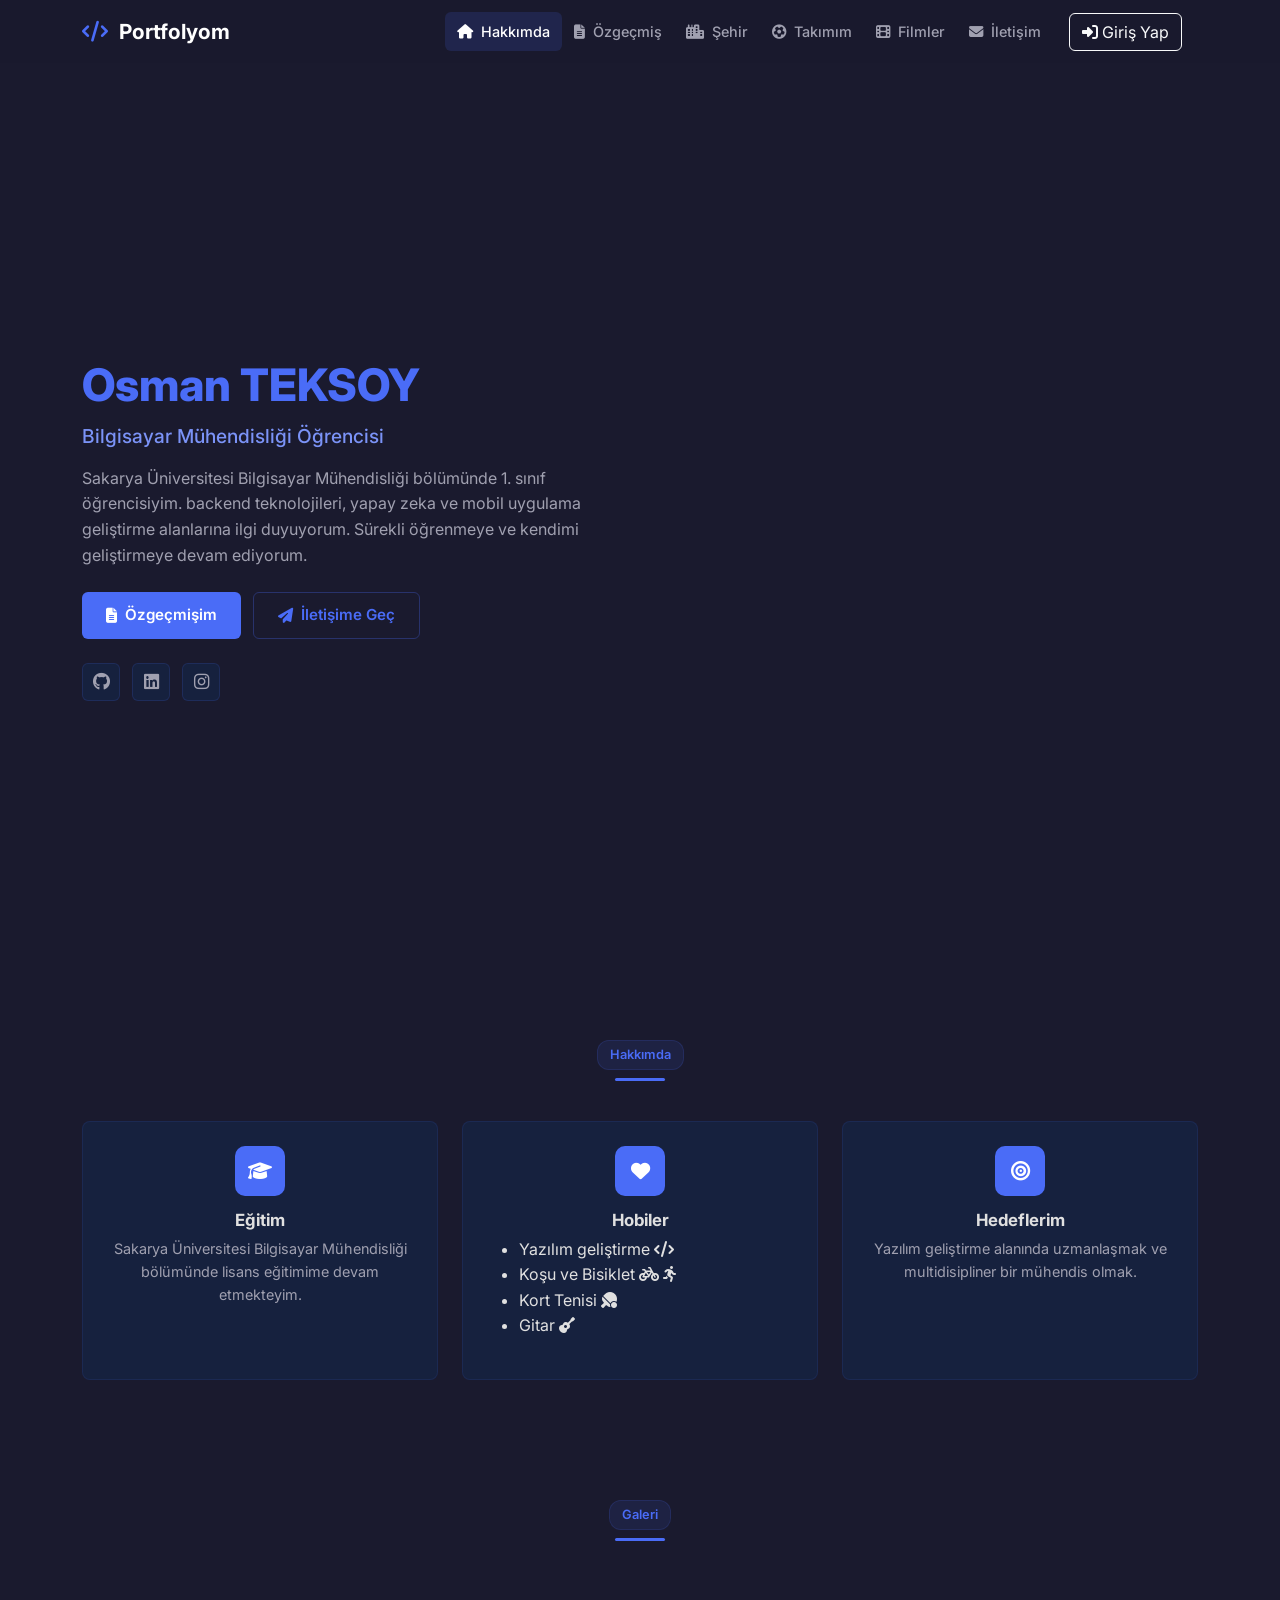
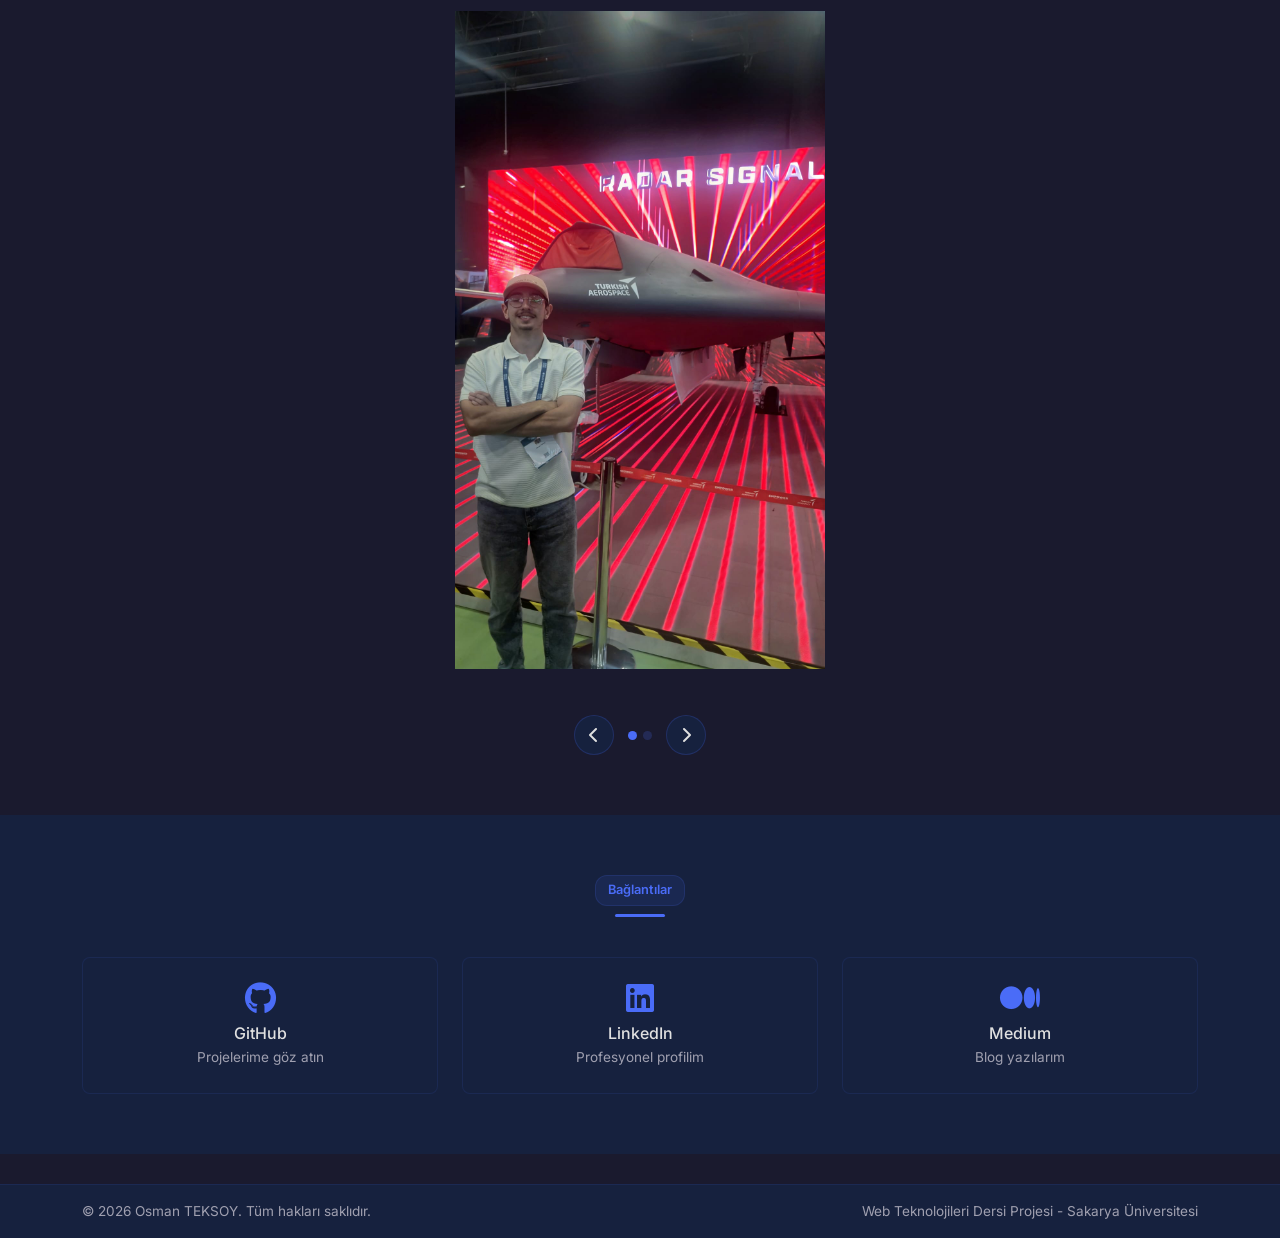
==== commit 505b73fb: "fotograf guncellemeleri ve ana sayfaya slideri ekledim" ====
--- a/index.html
+++ b/index.html
@@ -129,14 +129,39 @@
         <div class="container">
             <div class="section-header">
                 <span class="section-tag">Galeri</span>
-                <h2 class="section-title">Resimler</h2>
+                
                 <div class="section-divider"></div>
             </div>
-            <div class="row justify-content-center">
-                <div class="col-lg-8">
-                    <div>
-                    <img src="assets/buhayat insanazor.jpg" alt="fotom" class="img-fluid">
-                    </div>
+            <div class="city-slider" id="citySlider">
+                <div class="slider-container">
+                    <div class="slider-track" id="sliderTrack">
+                        <div class="slider-slide active">
+                            <div class="slide-content">
+                                <div class="slide-overlay">
+                                    <img style="height: 50%; width: 50%;" src="assets/fotom1.jpeg" alt="Resim 1" class="slide-image">
+                                </div>
+                            </div>
+                        </div>
+                        <div class="slider-slide">
+                            <div class="slide-content">
+                                <div class="slide-overlay">
+                                    <img style="height: 50%; width: 50%; " src="assets/fotom2.jpeg" alt="Resim 2" class="slide-image">
+                                </div>
+                            </div>
+                        </div>
+                    </div>
+                </div>
+                <div class="slider-controls">
+                    <button class="slider-btn slider-prev" id="sliderPrev" aria-label="Önceki">
+                        <i class="fas fa-chevron-left"></i>
+                    </button>
+                    <div class="slider-dots" id="sliderDots">
+                        <span class="slider-dot active" data-index="0"></span>
+                        <span class="slider-dot" data-index="1"></span>
+                    </div>
+                    <button class="slider-btn slider-next" id="sliderNext" aria-label="Sonraki">
+                        <i class="fas fa-chevron-right"></i>
+                    </button>
                 </div>
             </div>
         </div>
@@ -146,7 +171,7 @@
         <div class="container">
             <div class="section-header">
                 <span class="section-tag">Bağlantılar</span>
-                <h2 class="section-title">Faydalı Bağlantılar</h2>
+                
                 <div class="section-divider"></div>
             </div>
             <div class="row g-4 justify-content-center">
@@ -195,6 +220,7 @@
         document.addEventListener('DOMContentLoaded', function () {
             checkLoginStatus();
             initNavbar();
+            initSlider();
         });
     </script>
 </body>
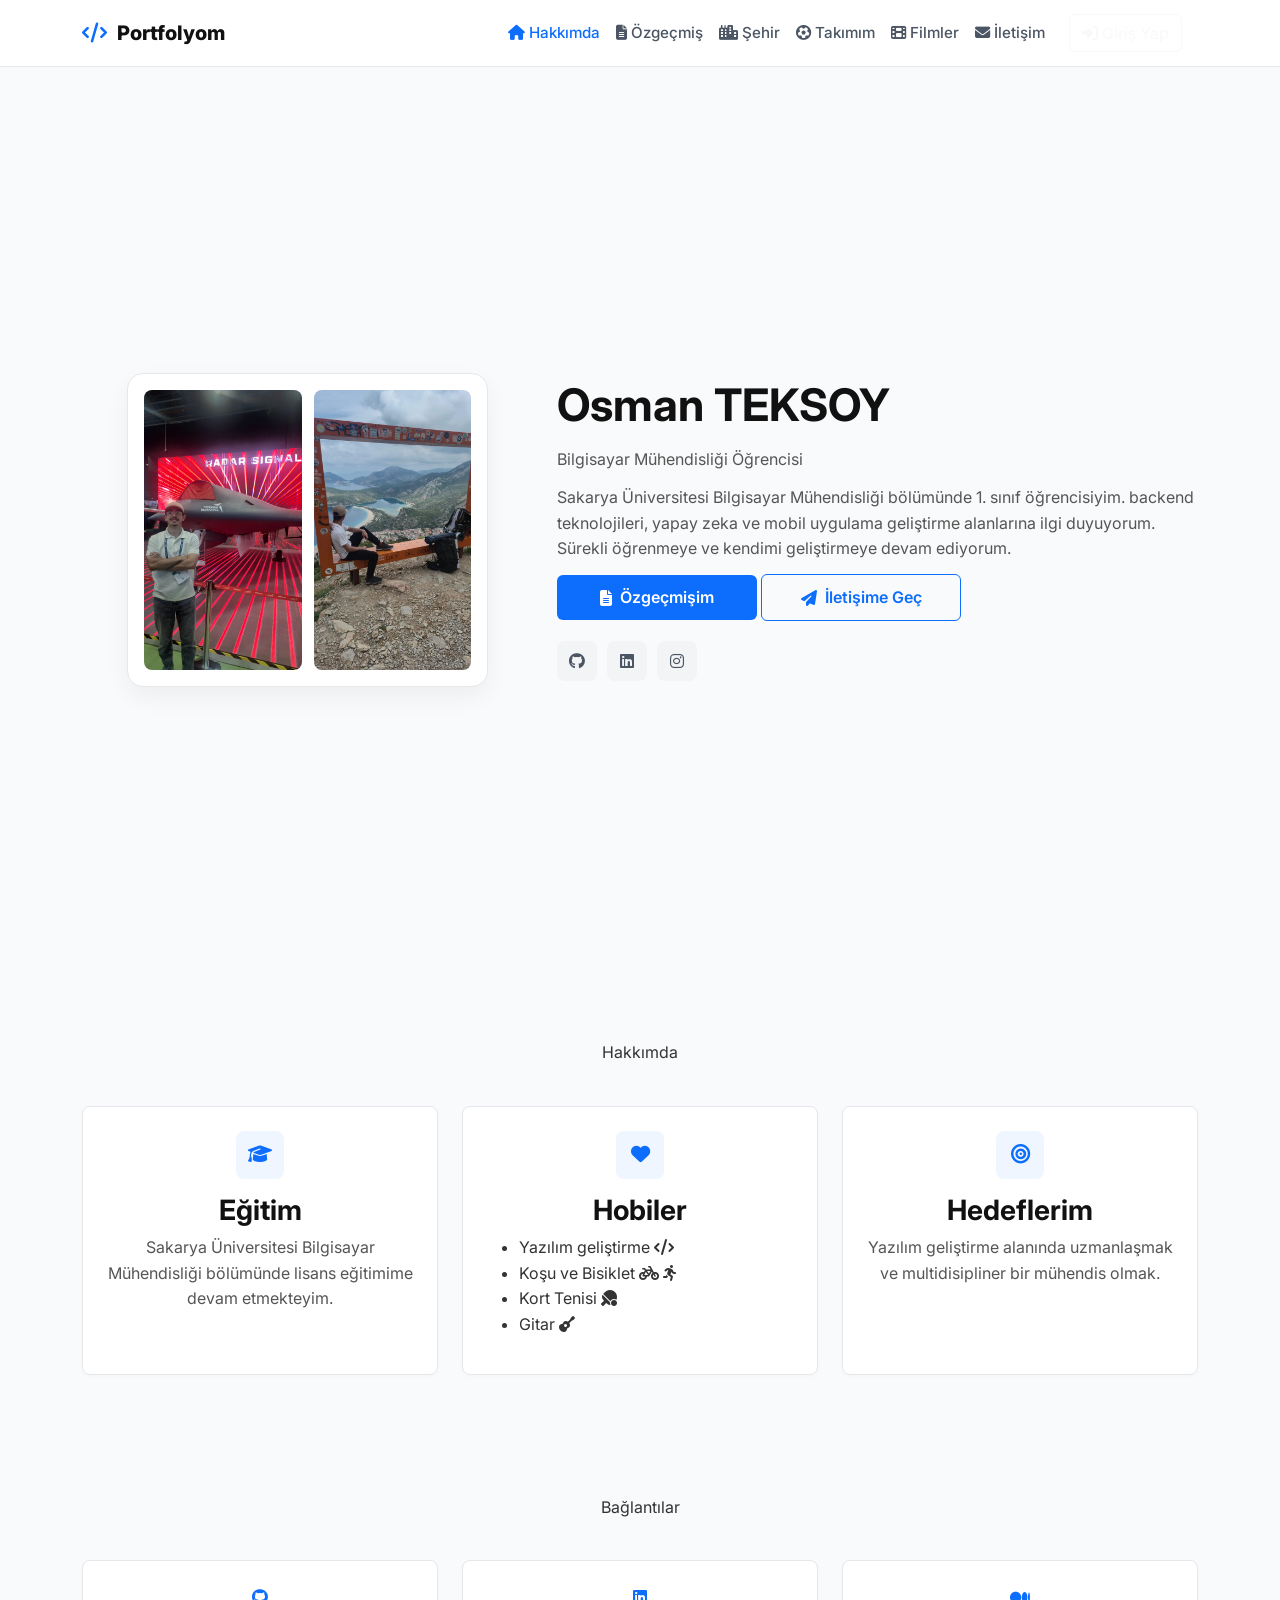
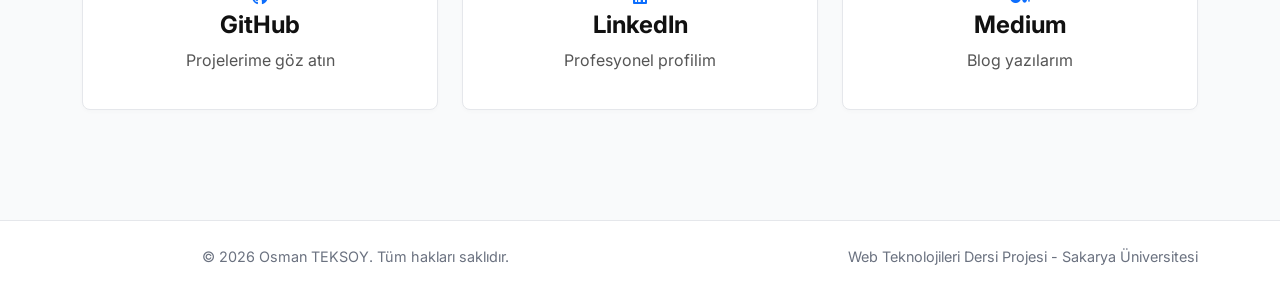
==== commit e270da7b: "siteyi basitlestirmek icin ai ile duzenlemeler yapildi" ====
--- a/index.html
+++ b/index.html
@@ -1,33 +1,42 @@
 <!DOCTYPE html>
 <html lang="tr">
+
 <head>
     <meta charset="UTF-8">
     <meta name="viewport" content="width=device-width, initial-scale=1.0">
     <title>Osman TEKSOY | Kişisel Portfolyo</title>
     <link href="https://cdn.jsdelivr.net/npm/bootstrap@5.3.3/dist/css/bootstrap.min.css" rel="stylesheet">
-    <link href="https://fonts.googleapis.com/css2?family=Inter:wght@300;400;500;600;700;800;900&display=swap" rel="stylesheet">
+    <link href="https://fonts.googleapis.com/css2?family=Inter:wght@300;400;500;600;700;800;900&display=swap"
+        rel="stylesheet">
     <link rel="stylesheet" href="https://cdnjs.cloudflare.com/ajax/libs/font-awesome/6.5.1/css/all.min.css">
     <link rel="stylesheet" href="style.css">
 </head>
+
 <body>
 
     <!-- navbar -->
     <nav class="navbar navbar-expand-lg navbar-dark fixed-top" id="mainNav">
         <div class="container">
             <a class="navbar-brand" href="index.html">
-                <i class="fas fa-code"></i> Portfolyom 
+                <i class="fas fa-code"></i> Portfolyom
             </a>
             <button class="navbar-toggler" type="button" data-bs-toggle="collapse" data-bs-target="#navbarNav">
                 <span class="navbar-toggler-icon"></span>
             </button>
             <div class="collapse navbar-collapse" id="navbarNav">
                 <ul class="navbar-nav ms-auto">
-                    <li class="nav-item"><a class="nav-link active" href="index.html"><i class="fas fa-home"></i> Hakkımda</a></li>
-                    <li class="nav-item"><a class="nav-link" href="cv.html"><i class="fas fa-file-alt"></i> Özgeçmiş</a></li>
-                    <li class="nav-item"><a class="nav-link" href="sehir.html"><i class="fas fa-city"></i> Şehir</a></li>
-                    <li class="nav-item"><a class="nav-link" href="miras.html"><i class="fas fa-futbol"></i> Takımım</a></li>
-                    <li class="nav-item"><a class="nav-link" href="api.html"><i class="fas fa-film"></i> Filmler</a></li>
-                    <li class="nav-item"><a class="nav-link" href="iletisim.html"><i class="fas fa-envelope"></i> İletişim</a></li>
+                    <li class="nav-item"><a class="nav-link active" href="index.html"><i class="fas fa-home"></i>
+                            Hakkımda</a></li>
+                    <li class="nav-item"><a class="nav-link" href="cv.html"><i class="fas fa-file-alt"></i> Özgeçmiş</a>
+                    </li>
+                    <li class="nav-item"><a class="nav-link" href="sehir.html"><i class="fas fa-city"></i> Şehir</a>
+                    </li>
+                    <li class="nav-item"><a class="nav-link" href="miras.html"><i class="fas fa-futbol"></i> Takımım</a>
+                    </li>
+                    <li class="nav-item"><a class="nav-link" href="api.html"><i class="fas fa-film"></i> Filmler</a>
+                    </li>
+                    <li class="nav-item"><a class="nav-link" href="iletisim.html"><i class="fas fa-envelope"></i>
+                            İletişim</a></li>
                 </ul>
                 <div class="d-flex align-items-center ms-lg-3 mt-3 mt-lg-0">
                     <a href="login.html" class="btn btn-outline-light"><i class="fas fa-sign-in-alt"></i> Giriş Yap</a>
@@ -42,34 +51,46 @@
         <div class="hero-particles" id="particles"></div>
         <div class="container">
             <div class="row align-items-center min-vh-100">
-                <div class="col-lg-6 hero-text" data-aos="fade-right">
-                    
+                <div class="col-lg-5 text-center mb-5 mb-lg-0">
+                    <div style="background: #ffffff; padding: 16px; border-radius: 16px; box-shadow: 0 10px 25px rgba(0,0,0,0.05); display: inline-block; border: 1px solid #e5e7eb;">
+                        <div style="display: flex; gap: 12px; justify-content: center;">
+                            <img src="assets/fotom1.jpeg" alt="Osman Teksoy" style="width: 100%; max-width: 200px; height: 280px; object-fit: cover; border-radius: 8px;">
+                            <img src="assets/fotom2.jpeg" alt="Osman Teksoy" style="width: 100%; max-width: 200px; height: 280px; object-fit: cover; border-radius: 8px;">
+                        </div>
+                    </div>
+                </div>
+                <div class="col-lg-7 hero-text">
+
                     <h1 class="hero-title">Osman TEKSOY</h1>
                     <p class="hero-subtitle">Bilgisayar Mühendisliği Öğrencisi</p>
                     <p class="hero-description">
-                        Sakarya Üniversitesi Bilgisayar Mühendisliği bölümünde 1. sınıf öğrencisiyim. 
-                        backend teknolojileri, yapay zeka ve mobil uygulama geliştirme alanlarına ilgi duyuyorum. 
+                        Sakarya Üniversitesi Bilgisayar Mühendisliği bölümünde 1. sınıf öğrencisiyim.
+                        backend teknolojileri, yapay zeka ve mobil uygulama geliştirme alanlarına ilgi duyuyorum.
                         Sürekli öğrenmeye ve kendimi geliştirmeye devam ediyorum.
                     </p>
                     <div class="hero-buttons">
-                        <a href="cv.html" class="btn-primary-custom">
+                        <a style="width: 200px;" href="cv.html" class="btn-primary-custom">
                             <i class="fas fa-file-alt"></i> Özgeçmişim
                         </a>
-                        <a href="iletisim.html" class="btn-outline-custom">
+                        <a style="width: 200px;" href="iletisim.html" class="btn-outline-custom">
                             <i class="fas fa-paper-plane"></i> İletişime Geç
                         </a>
                     </div>
-                    <div class="hero-social">
-                        <a href="https://github.com/ottamina" target="_blank" title="GitHub"><i class="fab fa-github"></i></a>
-                        <a href="https://www.linkedin.com/in/osmanteksoy/" target="_blank" title="LinkedIn"><i class="fab fa-linkedin"></i></a>
-                        <a href="https://www.instagram.com/ottaminaa/" target="_blank" title="Instagram"><i class="fab fa-instagram"></i></a>
-                    </div>
-                </div>
-                
-        </div>
+                    
+                    <div class="contact-social">
+                            <a href="https://github.com/osman-teksoy" target="_blank"><i class="fab fa-github"></i></a>
+                            <a href="https://www.linkedin.com/in/osman-teksoy" target="_blank"><i
+                                    class="fab fa-linkedin"></i></a>
+
+                            <a href="https://www.instagram.com/osman_teksoy" target="_blank"><i
+                                    class="fab fa-instagram"></i></a>
+                        </div>
+                </div>
+
+            </div>
     </header>
 
-        
+
     <!-- about -->
     <section class="section-padding" id="about">
         <div class="container">
@@ -106,7 +127,7 @@
                             <li>Kort Tenisi
                                 <i class="fas fa-table-tennis"></i>
                             </li>
-                            <li>Gitar 
+                            <li>Gitar
                                 <i class="fas fa-guitar"></i>
                             </li>
                         </ul>
@@ -125,53 +146,13 @@
         </div>
     </section>
 
-    <section class="section-padding" id="imageSection">
-        <div class="container">
-            <div class="section-header">
-                <span class="section-tag">Galeri</span>
-                
-                <div class="section-divider"></div>
-            </div>
-            <div class="city-slider" id="citySlider">
-                <div class="slider-container">
-                    <div class="slider-track" id="sliderTrack">
-                        <div class="slider-slide active">
-                            <div class="slide-content">
-                                <div class="slide-overlay">
-                                    <img style="height: 50%; width: 50%;" src="assets/fotom1.jpeg" alt="Resim 1" class="slide-image">
-                                </div>
-                            </div>
-                        </div>
-                        <div class="slider-slide">
-                            <div class="slide-content">
-                                <div class="slide-overlay">
-                                    <img style="height: 50%; width: 50%; " src="assets/fotom2.jpeg" alt="Resim 2" class="slide-image">
-                                </div>
-                            </div>
-                        </div>
-                    </div>
-                </div>
-                <div class="slider-controls">
-                    <button class="slider-btn slider-prev" id="sliderPrev" aria-label="Önceki">
-                        <i class="fas fa-chevron-left"></i>
-                    </button>
-                    <div class="slider-dots" id="sliderDots">
-                        <span class="slider-dot active" data-index="0"></span>
-                        <span class="slider-dot" data-index="1"></span>
-                    </div>
-                    <button class="slider-btn slider-next" id="sliderNext" aria-label="Sonraki">
-                        <i class="fas fa-chevron-right"></i>
-                    </button>
-                </div>
-            </div>
-        </div>
-    </section>
+
 
     <section class="section-padding section-alt" id="links">
         <div class="container">
             <div class="section-header">
                 <span class="section-tag">Bağlantılar</span>
-                
+
                 <div class="section-divider"></div>
             </div>
             <div class="row g-4 justify-content-center">
@@ -224,4 +205,5 @@
         });
     </script>
 </body>
-</html> +
+</html>
--- a/style.css
+++ b/style.css
@@ -1,371 +1,487 @@
-/* ===== GENEL ===== */
-:root {
-    --primary: #4a6cf7;
-    --primary-dark: #3b5de7;
-    --bg-dark: #1a1a2e;
-    --bg-card: #16213e;
-    --bg-card2: #1a1a3e;
-    --text: #e0e0e0;
-    --text-muted: #a0a0b0;
-    --success: #22c55e;
-    --danger: #ef4444;
-    --warning: #f59e0b;
-    --radius: 8px;
-}
-
-* { margin: 0; padding: 0; box-sizing: border-box; }
+/* ===== GENEL (Sadeleştirilmiş Beyaz Tema) ===== */
+* {
+  margin: 0;
+  padding: 0;
+  box-sizing: border-box;
+}
 
 body {
-    font-family: 'Inter', sans-serif;
-    background: var(--bg-dark);
-    color: var(--text);
-    line-height: 1.6;
-}
-
-a { color: var(--primary); text-decoration: none; }
-a:hover { color: #7b93f7; }
+  font-family: "Inter", sans-serif;
+  background: #f9fafb;
+  color: #333;
+  line-height: 1.6;
+}
+
+a {
+  color: #0d6efd;
+  text-decoration: none;
+}
+
+h1,
+h2,
+h3,
+h4,
+h5,
+h6 {
+  font-weight: 700;
+  color: #111;
+  margin-bottom: 8px;
+}
+
+p {
+  color: #555;
+  margin-bottom: 12px;
+}
+
+ul {
+  margin-bottom: 12px;
+}
 
 /* ===== NAVBAR ===== */
 .navbar {
-    background: rgba(26, 26, 46, 0.95) !important;
-    padding: 10px 0;
-}
-.navbar.scrolled { padding: 5px 0; }
-.navbar-brand { font-weight: 700; font-size: 1.3rem; color: #fff !important; }
-.navbar-brand i { color: var(--primary); margin-right: 6px; }
-.nav-link { color: var(--text-muted) !important; font-weight: 500; padding: 8px 12px !important; border-radius: 6px; font-size: 0.9rem; }
-.nav-link:hover, .nav-link.active { color: #fff !important; background: rgba(74, 108, 247, 0.15); }
-.nav-link i { margin-right: 4px; }
-.nav-user-info { color: var(--primary); font-size: 0.85rem; font-weight: 600; }
-
-/* ===== LOGIN ===== */
-.login-body { background: var(--bg-dark); min-height: 100vh; }
-.login-bg-shapes { display: none; }
-.login-card {
-    background: var(--bg-card);
-    border: 1px solid rgba(74, 108, 247, 0.2);
-    border-radius: var(--radius);
-    padding: 36px;
-    width: 100%;
-    max-width: 420px;
-}
-.login-header { text-align: center; margin-bottom: 28px; }
+  background: #ffffff !important;
+  border-bottom: 1px solid #e5e7eb;
+  padding: 12px 0;
+}
+
+.navbar-brand {
+  font-weight: 800;
+  color: #111 !important;
+}
+
+.navbar-brand i {
+  color: #0d6efd;
+  margin-right: 6px;
+}
+
+.nav-link {
+  color: #4b5563 !important;
+  font-size: 0.95rem;
+  font-weight: 500;
+}
+
+.nav-link:hover,
+.nav-link.active {
+  color: #0d6efd !important;
+}
+
+.nav-user-info {
+  color: #0d6efd;
+  font-size: 0.85rem;
+  font-weight: 600;
+}
+
+/* ===== ORTAK LAYOUT ===== */
+.section-padding {
+  padding: 60px 0;
+}
+
+.section-header,
+.page-header,
+.login-header {
+  text-align: center;
+  margin-bottom: 40px;
+}
+
+.page-header {
+  padding-top: 120px;
+  padding-bottom: 20px;
+}
+
+.hero-section {
+  min-height: 100vh;
+  display: flex;
+  align-items: center;
+  padding-top: 80px;
+}
+
+.hero-title {
+  font-size: 2.8rem;
+  color: #111;
+  margin-bottom: 15px;
+}
+
+/* ===== ORTAK KARTLAR (Tüm sayfalar için tek sınıf) ===== */
+.info-card,
+.activity-card,
+.fan-card,
+.link-card,
+.stat-card,
+.place-card,
+.language-card,
+.cv-section,
+.cv-header,
+.contact-info-wrapper,
+.contact-form-wrapper,
+.team-badge-inner,
+.movie-card,
+.login-card,
+.api-search-bar {
+  background: #ffffff;
+  border: 1px solid #e5e7eb;
+  border-radius: 8px;
+  padding: 24px;
+  height: 100%;
+  box-shadow: 0 2px 4px rgba(0, 0, 0, 0.02);
+}
+
+/* Kart içindeki özel durumlar */
+.movie-card {
+  padding: 0;
+  overflow: hidden;
+}
+
+.movie-info {
+  padding: 15px;
+}
+
+.movie-poster {
+  width: 100%;
+  height: 300px;
+  object-fit: cover;
+  background: #f3f4f6;
+}
+
+.link-card {
+  display: block;
+  text-align: center;
+  transition: all 0.2s;
+}
+
+.link-card:hover {
+  border-color: #000000;
+  background: #aaaaaa;
+}
+
+.stat-card,
+.place-card,
+.info-card,
+.activity-card,
+.fan-card,
+.language-card {
+  text-align: center;
+}
+
+/* ===== ORTAK İKONLAR ===== */
+.info-card-icon,
+.activity-icon,
+.fan-icon,
+.place-icon,
+.contact-icon,
+.cv-avatar,
 .login-icon {
-    width: 64px; height: 64px;
-    background: var(--primary);
-    border-radius: 50%;
-    display: flex; align-items: center; justify-content: center;
-    margin: 0 auto 14px;
-    font-size: 26px; color: #fff;
-}
-.login-header h1 { font-size: 1.5rem; font-weight: 700; }
-.login-header p { color: var(--text-muted); font-size: 0.9rem; }
-.form-floating-custom { margin-bottom: 18px; }
-.input-group-custom { position: relative; }
-.input-group-custom i { position: absolute; left: 12px; top: 50%; transform: translateY(-50%); color: var(--text-muted); z-index: 2; font-size: 0.9rem; }
+  display: flex;
+  align-items: center;
+  justify-content: center;
+  background: #eff6ff;
+  color: #0d6efd;
+  margin: 0 auto 15px;
+}
+
+.cv-avatar,
+.login-icon {
+  width: 70px;
+  height: 70px;
+  border-radius: 50%;
+  font-size: 1.8rem;
+}
+
+.info-card-icon,
+.activity-icon,
+.fan-icon,
+.place-icon,
+.contact-icon {
+  width: 48px;
+  height: 48px;
+  border-radius: 8px;
+  font-size: 1.2rem;
+}
+
+/* ===== FORMLAR VE BUTONLAR ===== */
+.form-control,
+.form-select {
+  background: #fff !important;
+  border: 1px solid #d1d5db;
+  color: #111 !important;
+  padding: 10px 15px;
+}
+
+.form-control:focus,
+.form-select:focus {
+  border-color: #0d6efd;
+  box-shadow: 0 0 0 3px rgba(13, 110, 253, 0.1);
+}
+
+.btn-primary-custom,
+.btn-outline-custom,
+.btn-login,
+.btn-reset {
+  display: inline-flex;
+  align-items: center;
+  justify-content: center;
+  gap: 8px;
+  padding: 10px 20px;
+  border-radius: 6px;
+  font-weight: 600;
+  cursor: pointer;
+  border: none;
+}
+
+.btn-primary-custom,
+.btn-login {
+  background: #0d6efd;
+  color: #fff;
+  width: 100%;
+}
+
+.btn-outline-custom {
+  background: transparent;
+  border: 1px solid #0d6efd;
+  color: #0d6efd;
+}
+
+.btn-reset {
+  background: transparent;
+  border: 1px solid #dc3545;
+  color: #dc3545;
+}
+
+.error-message {
+  color: #dc3545;
+  font-size: 0.85rem;
+  margin-top: 5px;
+  min-height: 20px;
+}
+
+/* Input İkonları */
+.input-group-custom {
+  position: relative;
+}
+
+.input-group-custom i {
+  position: absolute;
+  left: 15px;
+  top: 50%;
+  transform: translateY(-50%);
+  color: #6b7280;
+}
+
 .input-group-custom .form-control {
-    background: var(--bg-card2); border: 1px solid rgba(74, 108, 247, 0.2);
-    color: var(--text); padding: 11px 14px 11px 38px; border-radius: 6px; font-size: 0.9rem;
-}
-.input-group-custom .form-control:focus { border-color: var(--primary); box-shadow: none; background: var(--bg-card2); }
-.input-group-custom label { position: absolute; top: -8px; left: 34px; font-size: 0.7rem; color: var(--primary); background: var(--bg-card); padding: 0 5px; }
-.password-toggle { position: absolute; right: 12px; top: 50%; transform: translateY(-50%); background: none; border: none; color: var(--text-muted); cursor: pointer; }
-.error-message { color: var(--danger); font-size: 0.8rem; margin-top: 4px; min-height: 18px; }
-.btn-login {
-    width: 100%; padding: 11px;
-    background: var(--primary); border: none; border-radius: 6px;
-    color: #fff; font-weight: 600; font-size: 1rem; cursor: pointer;
-}
-.btn-login:hover { background: var(--primary-dark); }
-.login-footer { text-align: center; margin-top: 20px; font-size: 0.8rem; color: var(--text-muted); }
-.login-footer code { color: var(--primary); background: rgba(74, 108, 247, 0.1); padding: 2px 5px; border-radius: 4px; }
-.form-check-input { background-color: var(--bg-card2); border-color: rgba(74, 108, 247, 0.3); }
-.form-check-input:checked { background-color: var(--primary); border-color: var(--primary); }
-.form-check-label { color: var(--text-muted); font-size: 0.85rem; }
-
-/* ===== HERO ===== */
-.hero-section {
-    min-height: 100vh; display: flex; align-items: center;
-    padding-top: 80px; background: var(--bg-dark);
-}
-.hero-badge { display: none; }
-.hero-title { font-size: 2.8rem; font-weight: 800; color: var(--primary); margin-bottom: 8px; }
-.hero-subtitle { font-size: 1.2rem; color: #7b93f7; margin-bottom: 14px; font-weight: 500; }
-.hero-description { color: var(--text-muted); font-size: 1rem; max-width: 500px; margin-bottom: 24px; }
-.hero-buttons { display: flex; gap: 12px; margin-bottom: 24px; flex-wrap: wrap; }
-.btn-primary-custom {
-    display: inline-flex; align-items: center; gap: 8px;
-    padding: 10px 24px; background: var(--primary); color: #fff;
-    border: none; border-radius: 6px; font-weight: 600; cursor: pointer; font-size: 0.95rem;
-}
-.btn-primary-custom:hover { background: var(--primary-dark); color: #fff; }
-.btn-outline-custom {
-    display: inline-flex; align-items: center; gap: 8px;
-    padding: 10px 24px; background: transparent; color: var(--primary);
-    border: 1px solid rgba(74, 108, 247, 0.3); border-radius: 6px;
-    font-weight: 600; cursor: pointer; font-size: 0.95rem;
-}
-.btn-outline-custom:hover { background: rgba(74, 108, 247, 0.1); color: #fff; border-color: var(--primary); }
-.hero-social { display: flex; gap: 12px; }
-.hero-social a {
-    width: 38px; height: 38px; display: flex; align-items: center; justify-content: center;
-    border-radius: 6px; background: var(--bg-card); border: 1px solid rgba(74, 108, 247, 0.15);
-    color: var(--text-muted); font-size: 1.1rem;
-}
-.hero-social a:hover { background: var(--primary); color: #fff; }
-
-/* ===== SECTIONS ===== */
-.section-padding { padding: 60px 0; }
-.section-alt { background: var(--bg-card); }
-.section-header { text-align: center; margin-bottom: 40px; }
-.section-tag {
-    display: inline-block; background: rgba(74, 108, 247, 0.1); color: var(--primary);
-    padding: 4px 12px; border-radius: 12px; font-size: 0.8rem; font-weight: 600;
-    margin-bottom: 8px; border: 1px solid rgba(74, 108, 247, 0.15);
-}
-.section-title { font-size: 1.8rem; font-weight: 700; margin-bottom: 8px; }
-.section-divider { width: 50px; height: 3px; background: var(--primary); margin: 0 auto; border-radius: 2px; }
-
-/* ===== PAGE HEADERS ===== */
-.page-header { padding: 120px 0 50px; text-align: center; }
-.page-header h1 { font-size: 2rem; font-weight: 700; margin-bottom: 6px; }
-.page-header h1 i { color: var(--primary); }
-.page-header p { color: var(--text-muted); font-size: 1rem; }
-
-/* ===== CARDS ===== */
-.info-card, .activity-card, .fan-card {
-    background: var(--bg-card); border: 1px solid rgba(74, 108, 247, 0.1);
-    border-radius: var(--radius); padding: 24px; text-align: center; height: 100%;
-}
-.info-card:hover, .activity-card:hover, .fan-card:hover { border-color: var(--primary); }
-.info-card-icon, .activity-icon, .fan-icon {
-    width: 50px; height: 50px; background: var(--primary); border-radius: 10px;
-    display: flex; align-items: center; justify-content: center;
-    margin: 0 auto 14px; font-size: 1.2rem; color: #fff;
-}
-.info-card h3, .activity-card h4, .fan-card h4 { font-size: 1.05rem; font-weight: 700; margin-bottom: 6px; }
-.info-card p, .activity-card p, .fan-card p { color: var(--text-muted); font-size: 0.9rem; margin: 0; }
-
-.link-card {
-    display: block; background: var(--bg-card); border: 1px solid rgba(74, 108, 247, 0.1);
-    border-radius: var(--radius); padding: 24px; text-align: center; color: var(--text);
-}
-.link-card:hover { border-color: var(--primary); color: #fff; }
-.link-card i { font-size: 2rem; color: var(--primary); margin-bottom: 10px; }
-.link-card h4 { font-size: 1rem; margin-bottom: 4px; }
-.link-card p { color: var(--text-muted); font-size: 0.85rem; margin: 0; }
-
-.video-wrapper { border-radius: var(--radius); overflow: hidden; }
-
-/* ===== CV PAGE ===== */
-.cv-wrapper { max-width: 900px; margin: 0 auto; }
-.cv-header {
-    background: var(--bg-card); border: 1px solid rgba(74, 108, 247, 0.1);
-    border-radius: var(--radius); padding: 24px; margin-bottom: 24px;
-}
-.cv-avatar {
-    width: 80px; height: 80px; border-radius: 50%; background: var(--primary);
-    display: flex; align-items: center; justify-content: center;
-    font-size: 2rem; color: #fff; margin: 0 auto;
-}
-.cv-name { font-size: 1.6rem; font-weight: 700; }
-.cv-title { color: var(--primary); font-size: 1rem; margin-bottom: 8px; }
-.cv-contact-row { display: flex; gap: 16px; flex-wrap: wrap; font-size: 0.85rem; color: var(--text-muted); }
-.cv-contact-row i { color: var(--primary); margin-right: 4px; }
-.cv-section {
-    background: var(--bg-card); border: 1px solid rgba(74, 108, 247, 0.1);
-    border-radius: var(--radius); padding: 20px; margin-bottom: 16px;
-}
-.cv-section-title {
-    font-size: 1.1rem; font-weight: 700; margin-bottom: 16px;
-    padding-bottom: 8px; border-bottom: 1px solid rgba(74, 108, 247, 0.1);
-}
-.cv-section-title i { color: var(--primary); margin-right: 6px; }
-.cv-item { padding: 12px 0; border-bottom: 1px solid rgba(74, 108, 247, 0.05); }
-.cv-item:last-child { border: none; }
-.cv-item-header { display: flex; justify-content: space-between; align-items: center; flex-wrap: wrap; gap: 6px; }
-.cv-item h3 { font-size: 1rem; font-weight: 700; }
-.cv-date { color: var(--primary); font-size: 0.8rem; font-weight: 500; }
-.cv-item-subtitle { color: var(--text-muted); font-size: 0.9rem; }
-.cv-item ul { margin-top: 6px; padding-left: 18px; }
-.cv-item li { color: var(--text-muted); font-size: 0.85rem; margin-bottom: 3px; }
-.skill-item { margin-bottom: 14px; }
-.skill-info { display: flex; justify-content: space-between; font-size: 0.85rem; margin-bottom: 4px; }
-.skill-bar { height: 6px; background: var(--bg-card2); border-radius: 3px; overflow: hidden; }
-.skill-progress { height: 100%; background: var(--primary); border-radius: 3px; width: 0; transition: width 1s; }
-.language-card { background: var(--bg-card2); border-radius: 8px; padding: 14px; text-align: center; }
-.language-card h4 { font-size: 0.95rem; margin-bottom: 2px; }
-.language-card p { color: var(--text-muted); font-size: 0.8rem; margin-bottom: 6px; }
-.language-dots { display: flex; gap: 5px; justify-content: center; }
-.dot { width: 9px; height: 9px; border-radius: 50%; background: rgba(74, 108, 247, 0.2); }
-.dot.filled { background: var(--primary); }
-
-/* ===== CITY PAGE ===== */
-.city-info-text h2 { font-size: 1.5rem; font-weight: 700; margin-bottom: 12px; }
-.city-info-text p { color: var(--text-muted); font-size: 0.95rem; }
-.stat-card {
-    background: var(--bg-card); border: 1px solid rgba(74, 108, 247, 0.1);
-    border-radius: var(--radius); padding: 16px; text-align: center;
-}
-.stat-card:hover { border-color: var(--primary); }
-.stat-card i { font-size: 1.6rem; color: var(--primary); margin-bottom: 6px; }
-.stat-card h3 { font-size: 1.2rem; font-weight: 700; color: var(--primary); }
-.stat-card p { color: var(--text-muted); font-size: 0.8rem; margin: 0; }
-.place-card {
-    background: var(--bg-card); border: 1px solid rgba(74, 108, 247, 0.1);
-    border-radius: var(--radius); padding: 20px; text-align: center; height: 100%;
-}
-.place-card:hover { border-color: var(--primary); }
-.place-icon {
-    width: 50px; height: 50px; border-radius: 10px;
-    display: flex; align-items: center; justify-content: center;
-    margin: 0 auto 12px; font-size: 1.2rem; color: #fff;
-}
-.place-card h4 { font-size: 1rem; font-weight: 700; margin-bottom: 6px; }
-.place-card p { color: var(--text-muted); font-size: 0.85rem; margin: 0; }
-
-/* ===== SLIDER ===== */
-.city-slider { max-width: 800px; margin: 0 auto; }
-.slider-container { border-radius: var(--radius); overflow: hidden; }
-.slider-slide { display: none; }
-.slider-slide.active { display: block; }
-.slide-content { min-height: 350px; display: flex; align-items: center; justify-content: center; }
-.slide-overlay { text-align: center; color: #fff; padding: 30px; }
-.slide-overlay h3 { font-size: 1.4rem; font-weight: 700; }
-.slide-overlay p { max-width: 500px; margin: 0 auto; opacity: 0.9; }
-.slider-controls { display: flex; align-items: center; justify-content: center; gap: 14px; margin-top: 16px; }
+  padding-left: 45px;
+}
+
+.password-toggle {
+  position: absolute;
+  right: 15px;
+  top: 50%;
+  transform: translateY(-50%);
+  background: none;
+  border: none;
+  color: #6b7280;
+  cursor: pointer;
+}
+
+/* ===== SPESİFİK BİLEŞENLER ===== */
+/* Özgeçmiş (CV) */
+.cv-wrapper {
+  max-width: 900px;
+  margin: 0 auto;
+}
+
+.cv-item {
+  border-bottom: 1px solid #f3f4f6;
+  padding: 15px 0;
+}
+
+.cv-item:last-child {
+  border: none;
+  padding-bottom: 0;
+}
+
+.cv-item-header {
+  display: flex;
+  justify-content: space-between;
+  align-items: center;
+  flex-wrap: wrap;
+}
+
+.cv-date {
+  color: #0d6efd;
+  font-size: 0.85rem;
+  font-weight: 600;
+}
+
+.cv-contact-row {
+  display: flex;
+  gap: 15px;
+  color: #4b5563;
+  font-size: 0.9rem;
+  justify-content: center;
+}
+
+/* Takım/Miras Timeline */
+.timeline {
+  border-left: 2px solid #e5e7eb;
+  padding-left: 20px;
+  margin-left: 10px;
+}
+
+.timeline-item {
+  margin-bottom: 24px;
+  position: relative;
+}
+
+.timeline-item::before {
+  content: "";
+  position: absolute;
+  left: -27px;
+  top: 5px;
+  width: 12px;
+  height: 12px;
+  background: #0d6efd;
+  border-radius: 50%;
+}
+
+/* Diller & Yetenekler */
+.language-dots {
+  display: flex;
+  justify-content: center;
+  gap: 6px;
+  margin-top: 10px;
+}
+
+.dot {
+  width: 10px;
+  height: 10px;
+  border-radius: 50%;
+  background: #e5e7eb;
+}
+
+.dot.filled {
+  background: #0d6efd;
+}
+
+/* Filmler (API) */
+.movie-meta {
+  display: flex;
+  justify-content: space-between;
+  font-size: 0.85rem;
+  color: #6b7280;
+  margin-top: 10px;
+}
+
+.movie-rating {
+  color: #f59e0b;
+  font-weight: 700;
+}
+
+.spinner {
+  width: 40px;
+  height: 40px;
+  border: 3px solid #f3f4f6;
+  border-top: 3px solid #0d6efd;
+  border-radius: 50%;
+  animation: spin 1s linear infinite;
+  margin: 0 auto;
+}
+
+@keyframes spin {
+  0% {
+    transform: rotate(0deg);
+  }
+
+  100% {
+    transform: rotate(360deg);
+  }
+}
+
+.movie-modal-content {
+  background: #fff !important;
+  border: 1px solid #e5e7eb;
+  border-radius: 8px;
+  color: #111;
+}
+
+/* Slider (Şehir Sayfası) */
+.slider-slide {
+  display: none;
+}
+
+.slider-slide.active {
+  display: block;
+}
+
+.slider-controls {
+  display: flex;
+  justify-content: center;
+  align-items: center;
+  gap: 12px;
+  margin-top: 20px;
+}
+
+.slider-dot {
+  width: 10px;
+  height: 10px;
+  background: #d1d5db;
+  border-radius: 50%;
+  cursor: pointer;
+}
+
+.slider-dot.active {
+  background: #0d6efd;
+}
+
 .slider-btn {
-    width: 40px; height: 40px; border-radius: 50%; background: var(--bg-card);
-    border: 1px solid rgba(74, 108, 247, 0.2); color: var(--text);
-    cursor: pointer; display: flex; align-items: center; justify-content: center;
-}
-.slider-btn:hover { background: var(--primary); color: #fff; }
-.slider-dots { display: flex; gap: 6px; }
-.slider-dot { width: 9px; height: 9px; border-radius: 50%; background: rgba(74, 108, 247, 0.2); cursor: pointer; }
-.slider-dot.active { background: var(--primary); }
-
-/* ===== TEAM PAGE ===== */
-.team-badge { text-align: center; }
-.team-badge-inner {
-    background: var(--bg-card); border: 2px solid rgba(45, 106, 48, 0.3);
-    border-radius: var(--radius); padding: 30px; display: inline-block;
-}
-.team-badge-inner i { color: #2d6a30; }
-.team-badge-inner h2 { color: #2d6a30; margin-bottom: 4px; }
-.team-founded { color: var(--text-muted); font-size: 0.9rem; }
-.team-info h2 { font-size: 1.4rem; font-weight: 700; margin-bottom: 12px; }
-.team-info p { color: var(--text-muted); font-size: 0.95rem; }
-.team-details { margin-top: 16px; }
-.detail-item {
-    display: flex; justify-content: space-between; padding: 8px 0;
-    border-bottom: 1px solid rgba(74, 108, 247, 0.06); font-size: 0.9rem;
-}
-.detail-label { color: var(--text-muted); font-weight: 500; }
-.detail-value { font-weight: 600; }
-.color-dot { display: inline-block; width: 12px; height: 12px; border-radius: 50%; margin-right: 4px; vertical-align: middle; }
-
-.timeline { position: relative; padding-left: 28px; max-width: 700px; margin: 0 auto; }
-.timeline::before { content: ''; position: absolute; left: 6px; top: 0; bottom: 0; width: 2px; background: rgba(74, 108, 247, 0.2); }
-.timeline-item { position: relative; margin-bottom: 24px; padding-left: 18px; }
-.timeline-dot {
-    position: absolute; left: -24px; top: 4px; width: 12px; height: 12px;
-    border-radius: 50%; background: var(--primary); border: 2px solid var(--bg-card);
-}
-.timeline-content { background: var(--bg-card2); border-radius: 8px; padding: 14px 18px; }
-.timeline-content h4 { font-size: 1rem; font-weight: 700; margin-bottom: 4px; color: var(--primary); }
-.timeline-content p { color: var(--text-muted); font-size: 0.9rem; margin: 0; }
-
-/* ===== API PAGE ===== */
-.api-search-bar {
-    background: var(--bg-card); border: 1px solid rgba(74, 108, 247, 0.1);
-    border-radius: var(--radius); padding: 16px; margin-bottom: 24px;
-}
-.search-input-wrapper { position: relative; }
-.search-input-wrapper i { position: absolute; left: 12px; top: 50%; transform: translateY(-50%); color: var(--text-muted); }
-.search-input-wrapper .form-control { padding-left: 36px; }
-.form-control, .form-select {
-    background: var(--bg-card2) !important; border: 1px solid rgba(74, 108, 247, 0.15);
-    color: var(--text) !important; border-radius: 6px;
-}
-.form-control:focus, .form-select:focus { border-color: var(--primary); box-shadow: none; }
-.movie-card {
-    background: var(--bg-card); border: 1px solid rgba(74, 108, 247, 0.1);
-    border-radius: var(--radius); overflow: hidden; cursor: pointer; height: 100%;
-}
-.movie-card:hover { border-color: var(--primary); }
-.movie-poster { width: 100%; height: 300px; object-fit: cover; background: var(--bg-card2); }
-.movie-info { padding: 14px; }
-.movie-title { font-size: 0.95rem; font-weight: 700; margin-bottom: 4px; display: -webkit-box; -webkit-line-clamp: 2; -webkit-box-orient: vertical; overflow: hidden; }
-.movie-meta { display: flex; justify-content: space-between; align-items: center; font-size: 0.8rem; color: var(--text-muted); }
-.movie-rating { color: var(--warning); font-weight: 700; }
-.movie-rating i { margin-right: 3px; }
-.loading-spinner { text-align: center; padding: 50px; }
-.spinner { width: 36px; height: 36px; border: 3px solid rgba(74, 108, 247, 0.2); border-top-color: var(--primary); border-radius: 50%; animation: spin 0.8s linear infinite; margin: 0 auto 10px; }
-@keyframes spin { to { transform: rotate(360deg); } }
-.movie-modal-content { background: var(--bg-card) !important; border: 1px solid rgba(74, 108, 247, 0.15); border-radius: var(--radius); color: var(--text); }
-
-/* ===== CONTACT PAGE ===== */
-.contact-info-wrapper {
-    background: var(--bg-card); border: 1px solid rgba(74, 108, 247, 0.1);
-    border-radius: var(--radius); padding: 24px; height: 100%;
-}
-.contact-info-wrapper h3 { font-size: 1.2rem; font-weight: 700; margin-bottom: 10px; }
-.contact-info-item { display: flex; gap: 12px; align-items: flex-start; margin-bottom: 16px; }
-.contact-icon {
-    width: 40px; height: 40px; min-width: 40px; background: var(--primary);
-    border-radius: 8px; display: flex; align-items: center; justify-content: center; color: #fff;
-}
-.contact-info-item h5 { font-size: 0.9rem; font-weight: 600; margin-bottom: 2px; }
-.contact-info-item p { color: var(--text-muted); font-size: 0.85rem; margin: 0; }
-.contact-social { display: flex; gap: 8px; margin-top: 20px; }
+  background: #fff;
+  border: 1px solid #e5e7eb;
+  width: 40px;
+  height: 40px;
+  border-radius: 50%;
+  display: flex;
+  align-items: center;
+  justify-content: center;
+  cursor: pointer;
+  color: #4b5563;
+}
+
+.slider-btn:hover {
+  background: #f3f4f6;
+}
+
+/* İletişim Footer ve Çeşitli */
+.contact-info-item {
+  display: flex;
+  gap: 15px;
+  margin-bottom: 15px;
+}
+
+.contact-social {
+  display: flex;
+  gap: 10px;
+  margin-top: 20px;
+}
+
 .contact-social a {
-    width: 36px; height: 36px; display: flex; align-items: center; justify-content: center;
-    border-radius: 6px; background: var(--bg-card2); color: var(--text-muted);
-}
-.contact-social a:hover { background: var(--primary); color: #fff; }
-.contact-form-wrapper {
-    background: var(--bg-card); border: 1px solid rgba(74, 108, 247, 0.1);
-    border-radius: var(--radius); padding: 24px;
-}
-.contact-form-wrapper h3 { font-size: 1.2rem; font-weight: 700; margin-bottom: 4px; }
-.form-group { margin-bottom: 4px; }
-.form-label { font-size: 0.85rem; font-weight: 600; margin-bottom: 4px; color: var(--text); }
-.char-counter { text-align: right; font-size: 0.75rem; color: var(--text-muted); }
-.form-buttons { display: flex; gap: 10px; flex-wrap: wrap; }
-.btn-reset {
-    padding: 10px 24px; background: transparent; border: 1px solid rgba(239, 68, 68, 0.3);
-    color: var(--danger); border-radius: 6px; font-weight: 600; cursor: pointer;
-}
-.btn-reset:hover { background: rgba(239, 68, 68, 0.1); }
-.form-range { accent-color: var(--primary); }
-.validation-result {
-    margin-top: 16px; padding: 16px; border-radius: 8px;
-    border: 1px solid rgba(74, 108, 247, 0.15); background: var(--bg-card2);
-}
-.validation-result.success { border-color: rgba(34, 197, 94, 0.3); background: rgba(34, 197, 94, 0.05); }
-.validation-result.error { border-color: rgba(239, 68, 68, 0.3); background: rgba(239, 68, 68, 0.05); }
-.validation-result h4 { font-size: 1rem; margin-bottom: 8px; }
-.validation-result ul { padding-left: 18px; }
-.validation-result li { font-size: 0.85rem; margin-bottom: 3px; }
-.php-response { margin-top: 14px; background: var(--bg-card); border-radius: 8px; padding: 14px; }
-.php-response table { width: 100%; font-size: 0.85rem; }
-.php-response td { padding: 5px 8px; border-bottom: 1px solid rgba(74, 108, 247, 0.06); }
-.php-response td:first-child { font-weight: 600; color: var(--primary); width: 35%; }
-
-/* ===== FOOTER ===== */
+  width: 40px;
+  height: 40px;
+  display: flex;
+  align-items: center;
+  justify-content: center;
+  background: #f3f4f6;
+  border-radius: 8px;
+  color: #4b5563;
+}
+
 .site-footer {
-    background: var(--bg-card); border-top: 1px solid rgba(74, 108, 247, 0.1);
-    padding: 16px 0; margin-top: 30px;
-}
-.site-footer p { margin: 0; font-size: 0.85rem; color: var(--text-muted); }
-
-/* ===== RESPONSIVE ===== */
-@media (max-width: 768px) {
-    .hero-title { font-size: 2rem; }
-    .section-title { font-size: 1.4rem; }
-    .page-header h1 { font-size: 1.6rem; }
-    .cv-contact-row { flex-direction: column; gap: 4px; }
-    .cv-item-header { flex-direction: column; }
-    .form-buttons { flex-direction: column; }
-    .btn-primary-custom, .btn-outline-custom, .btn-reset { width: 100%; justify-content: center; }
-}
+  background: #ffffff;
+  border-top: 1px solid #e5e7eb;
+  padding: 24px 0;
+  text-align: center;
+  margin-top: 50px;
+}
+
+.site-footer p {
+  margin: 0;
+  color: #6b7280;
+  font-size: 0.9rem;
+}
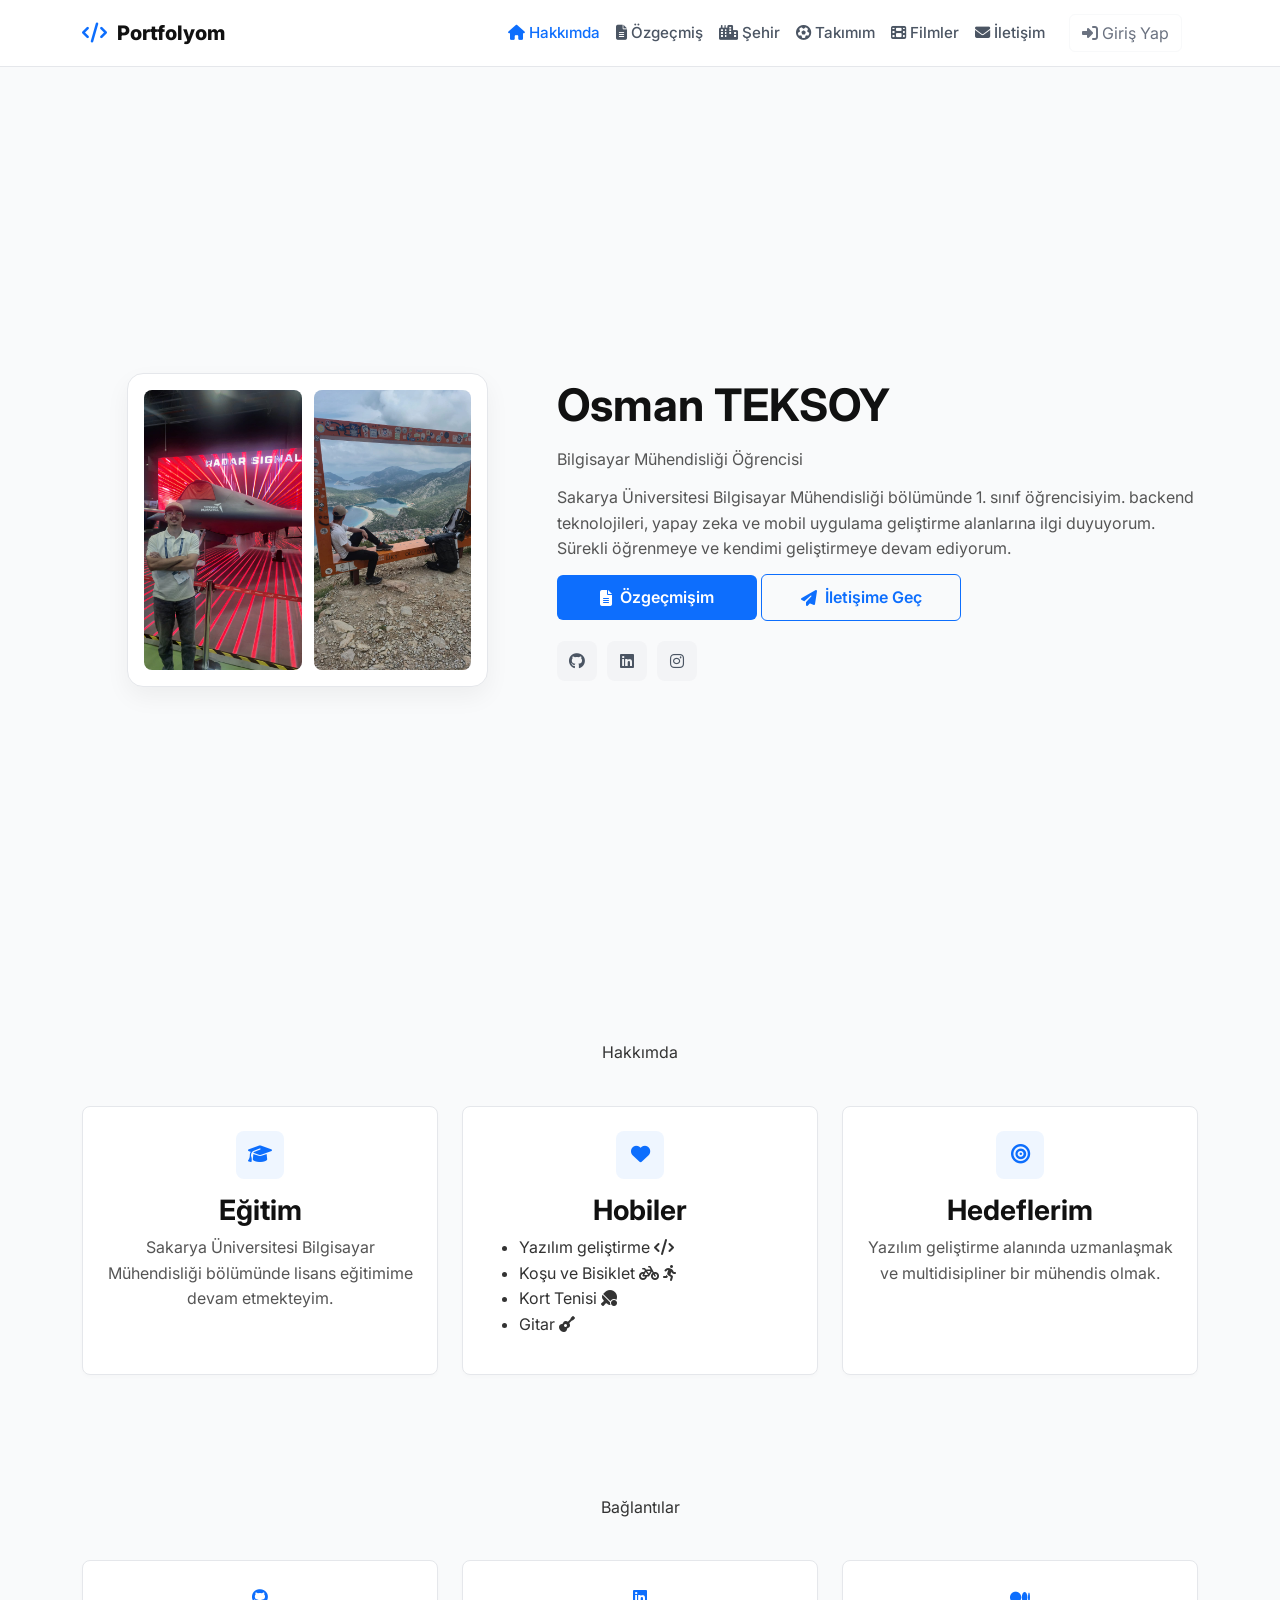
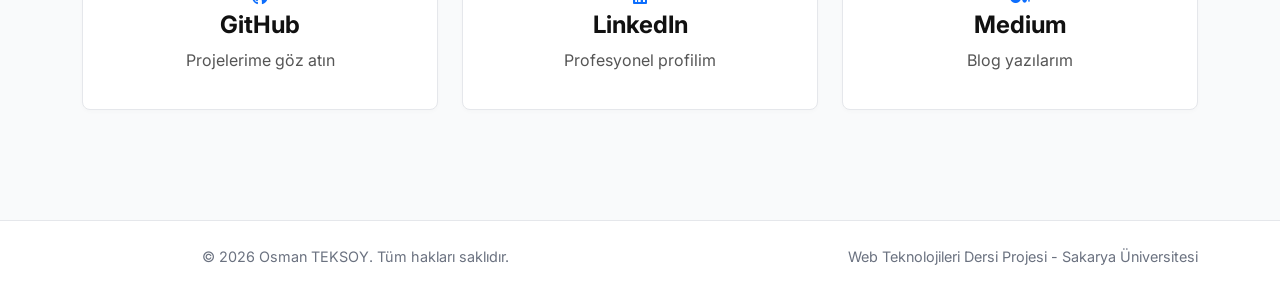
==== commit a3470c01: "login pagei duzenledim js kodlarini guncelledim ayrica bikac css renk vs. duzenlemesi yaptim" ====
--- a/index.html
+++ b/index.html
@@ -39,7 +39,7 @@
                             İletişim</a></li>
                 </ul>
                 <div class="d-flex align-items-center ms-lg-3 mt-3 mt-lg-0">
-                    <a href="login.html" class="btn btn-outline-light"><i class="fas fa-sign-in-alt"></i> Giriş Yap</a>
+                    <a href="login.html" class="btn btn-outline-light" class="loginbutton"><i class="fas fa-sign-in-alt"></i> Giriş Yap</a>
                 </div>
                 <div class="nav-user-info ms-3" id="navUserInfo"></div>
             </div>
--- a/style.css
+++ b/style.css
@@ -162,7 +162,7 @@
   text-align: center;
 }
 
-/* ===== ORTAK İKONLAR ===== */
+/* ortak ikonlar */
 .info-card-icon,
 .activity-icon,
 .fan-icon,
@@ -212,6 +212,8 @@
   box-shadow: 0 0 0 3px rgba(13, 110, 253, 0.1);
 }
 
+
+
 .btn-primary-custom,
 .btn-outline-custom,
 .btn-login,
@@ -233,6 +235,9 @@
   color: #fff;
   width: 100%;
 }
+.btn-outline-light {
+  color: #6b7280;
+} 
 
 .btn-outline-custom {
   background: transparent;
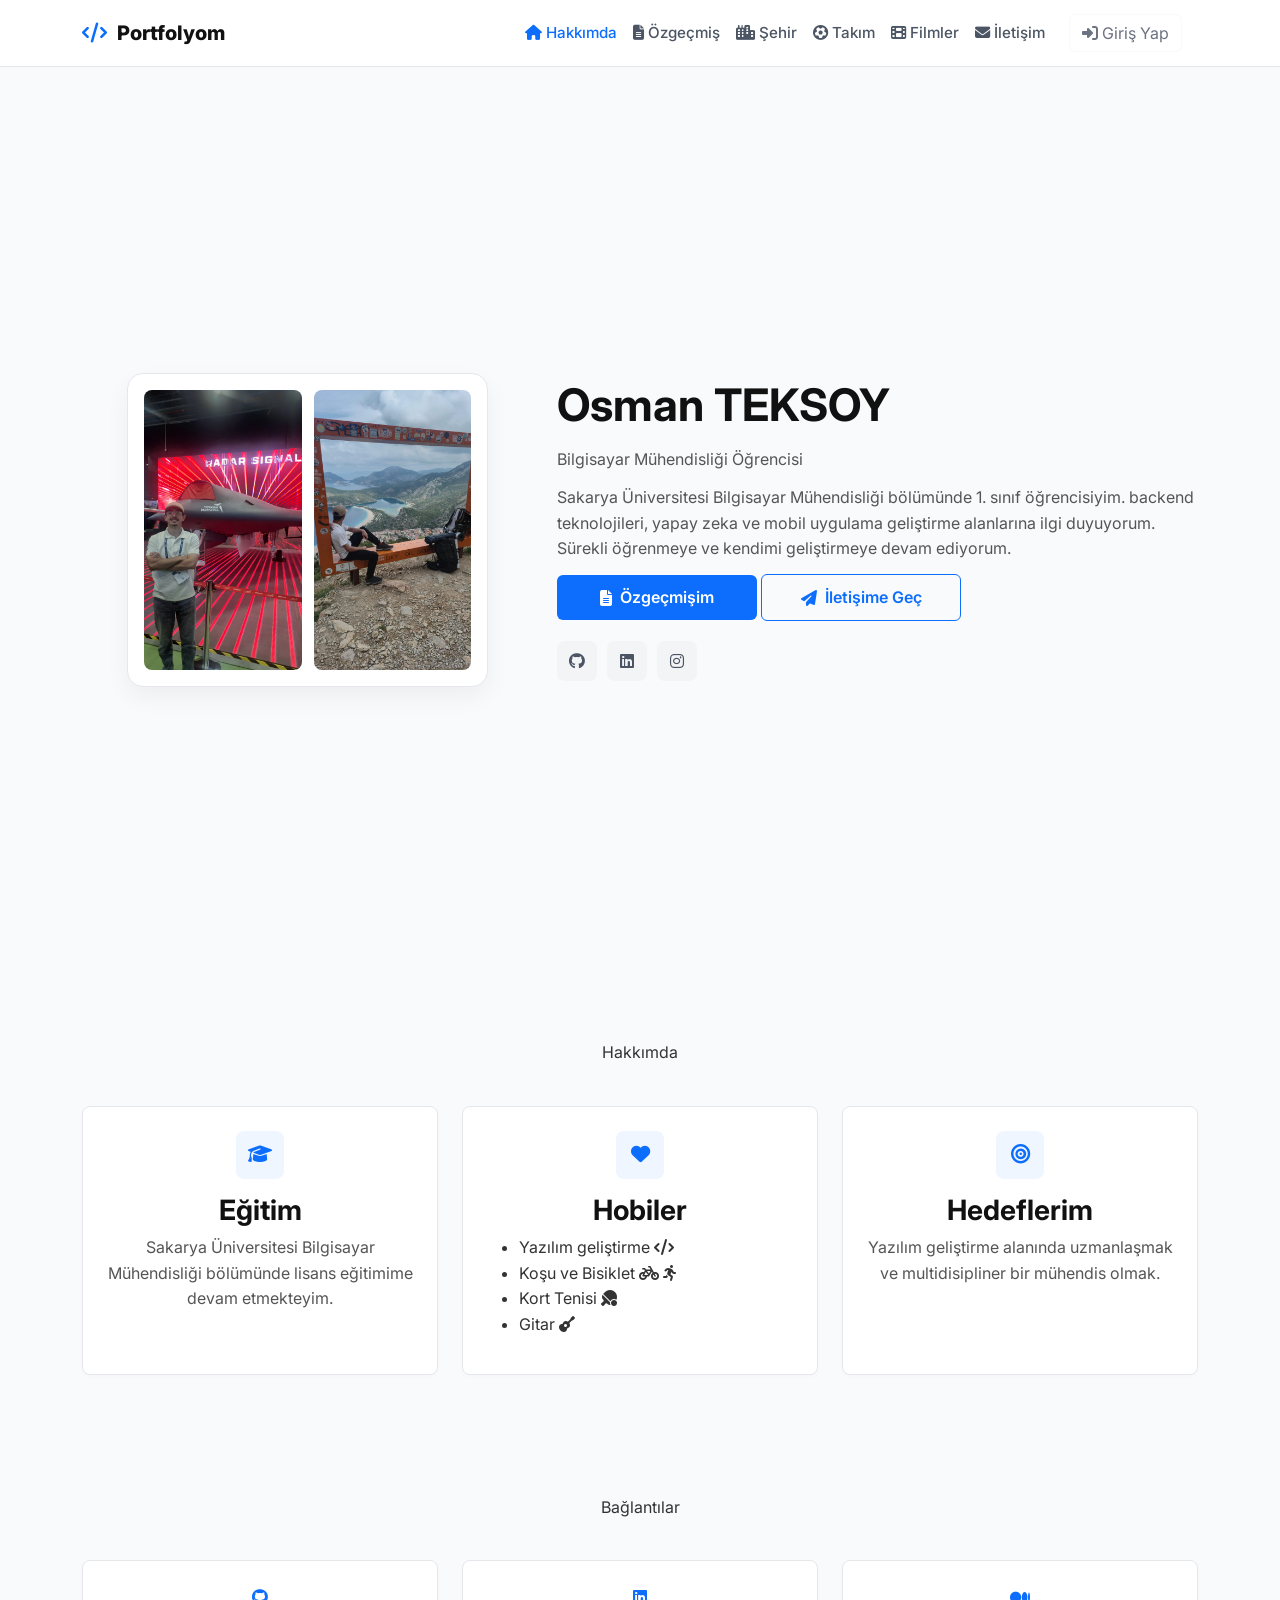
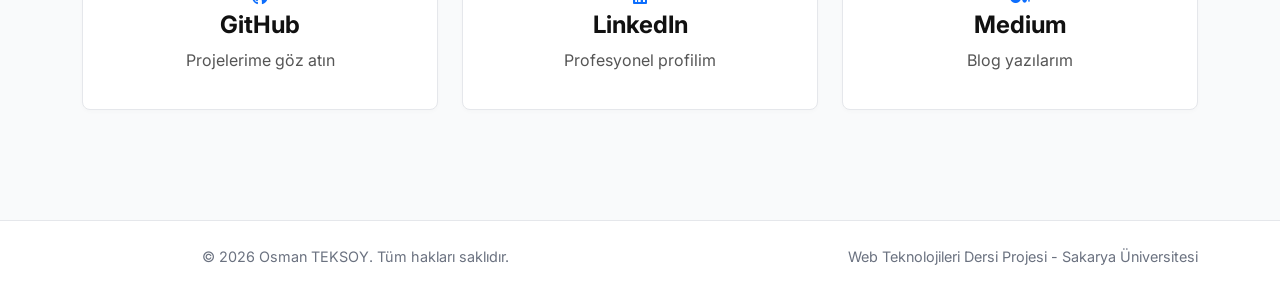
==== commit c41509d6: "kucuk duzeltmeler" ====
--- a/index.html
+++ b/index.html
@@ -1,4 +1,4 @@
-<!DOCTYPE html>
+﻿<!DOCTYPE html>
 <html lang="tr">
 
 <head>
@@ -31,7 +31,7 @@
                     </li>
                     <li class="nav-item"><a class="nav-link" href="sehir.html"><i class="fas fa-city"></i> Şehir</a>
                     </li>
-                    <li class="nav-item"><a class="nav-link" href="miras.html"><i class="fas fa-futbol"></i> Takımım</a>
+                    <li class="nav-item"><a class="nav-link" href="miras.html"><i class="fas fa-futbol"></i> Takım</a>
                     </li>
                     <li class="nav-item"><a class="nav-link" href="api.html"><i class="fas fa-film"></i> Filmler</a>
                     </li>
